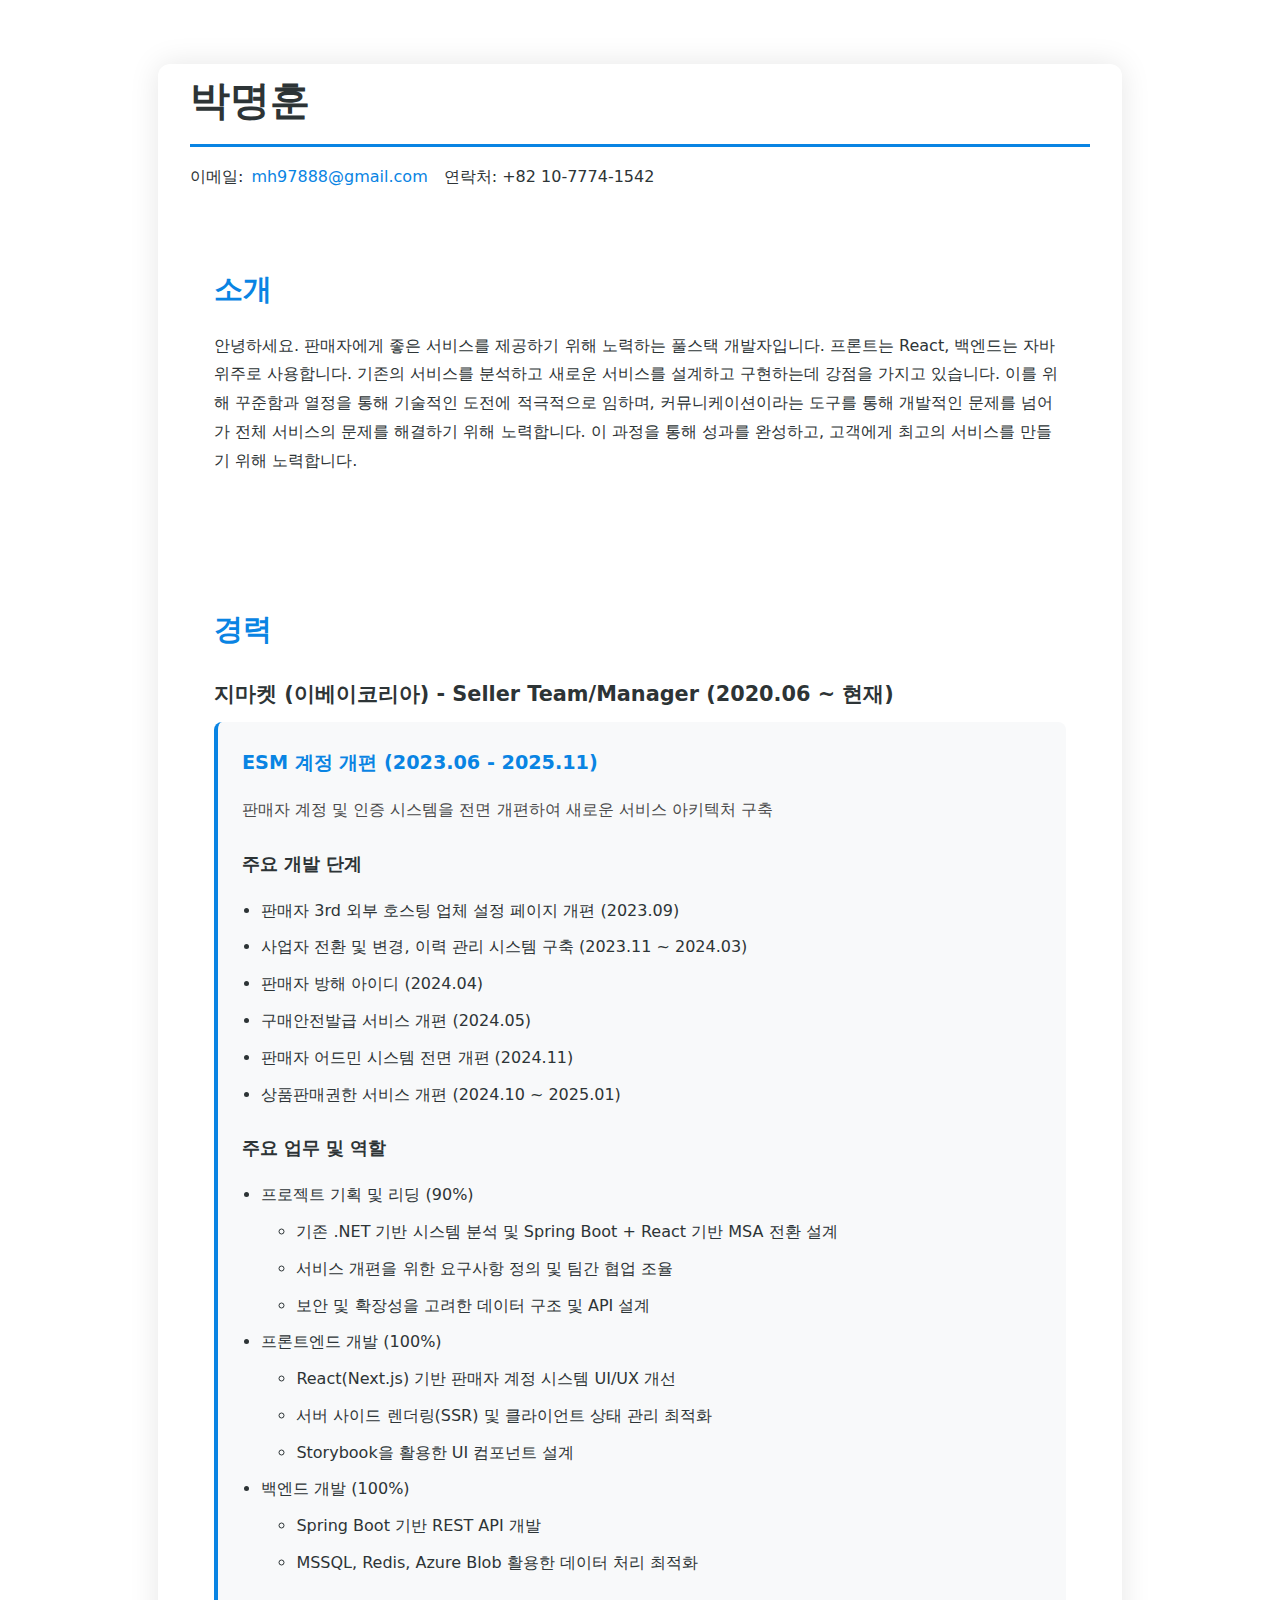
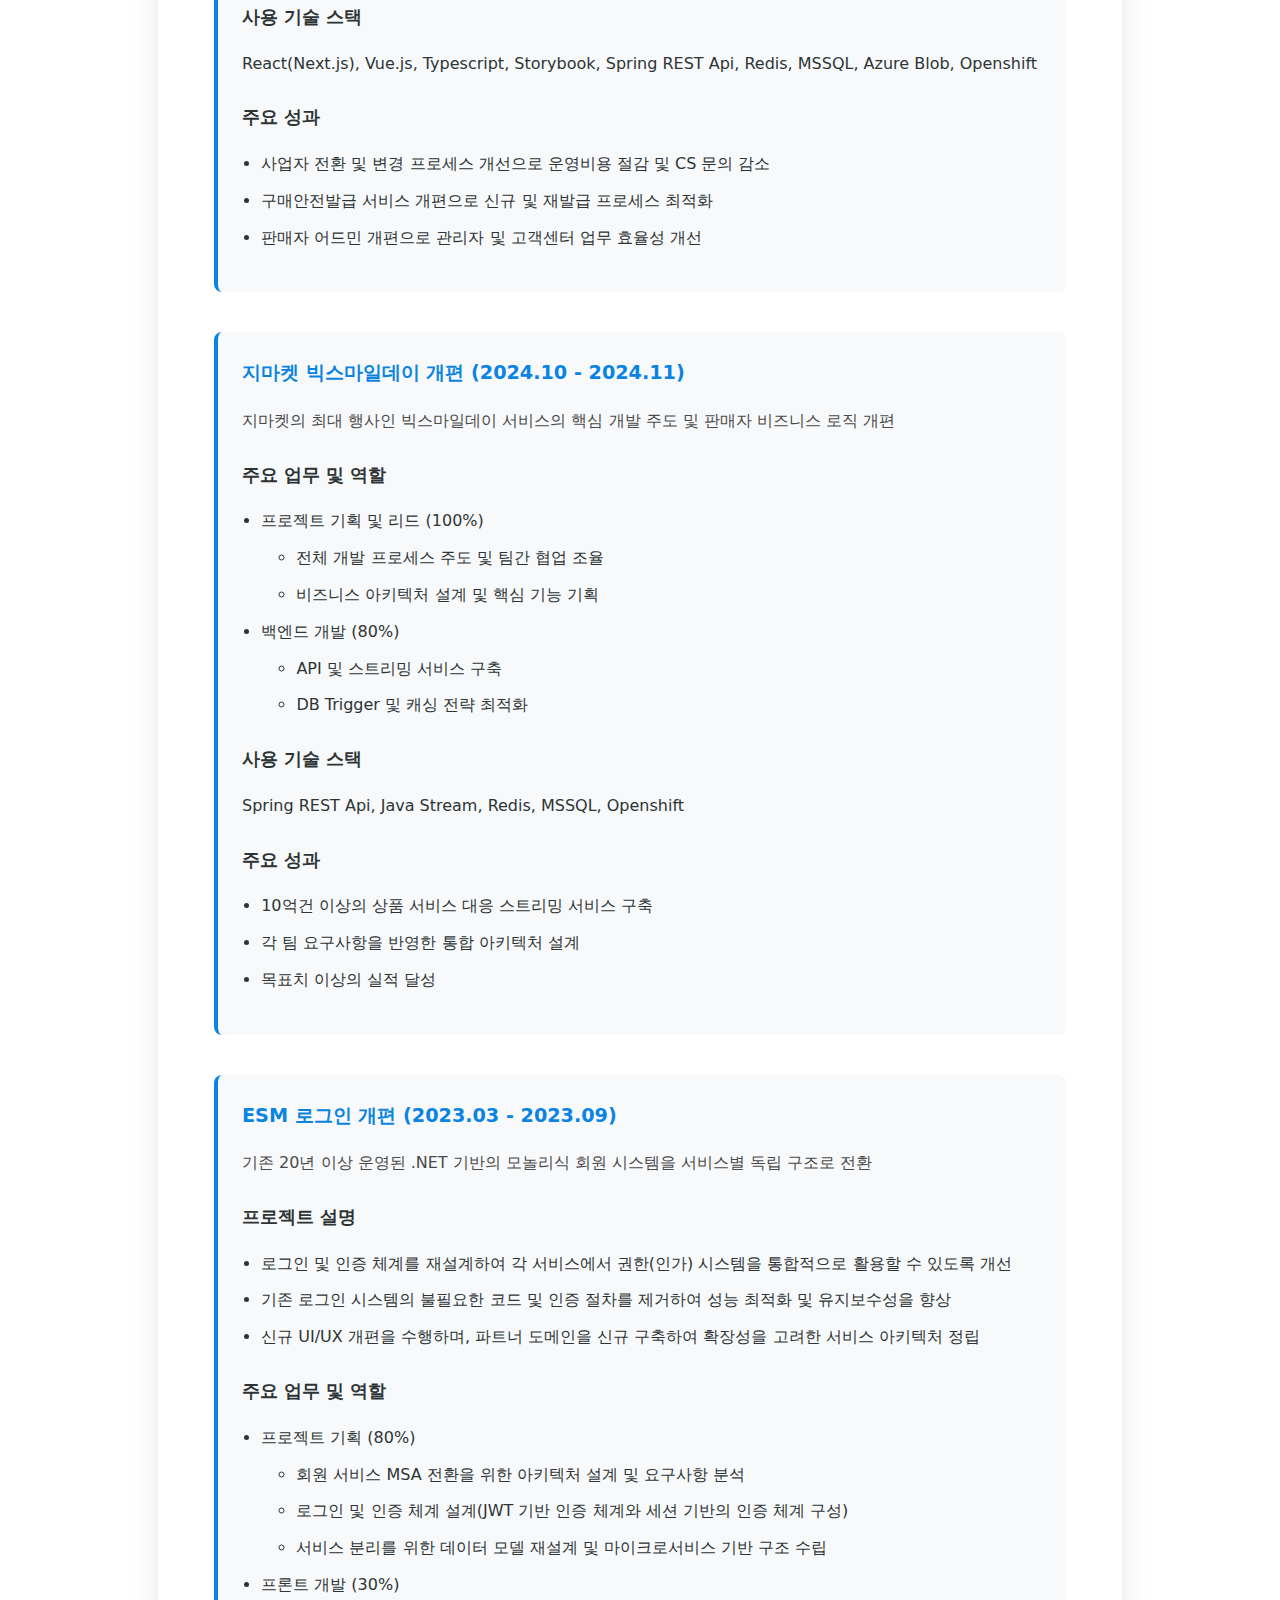
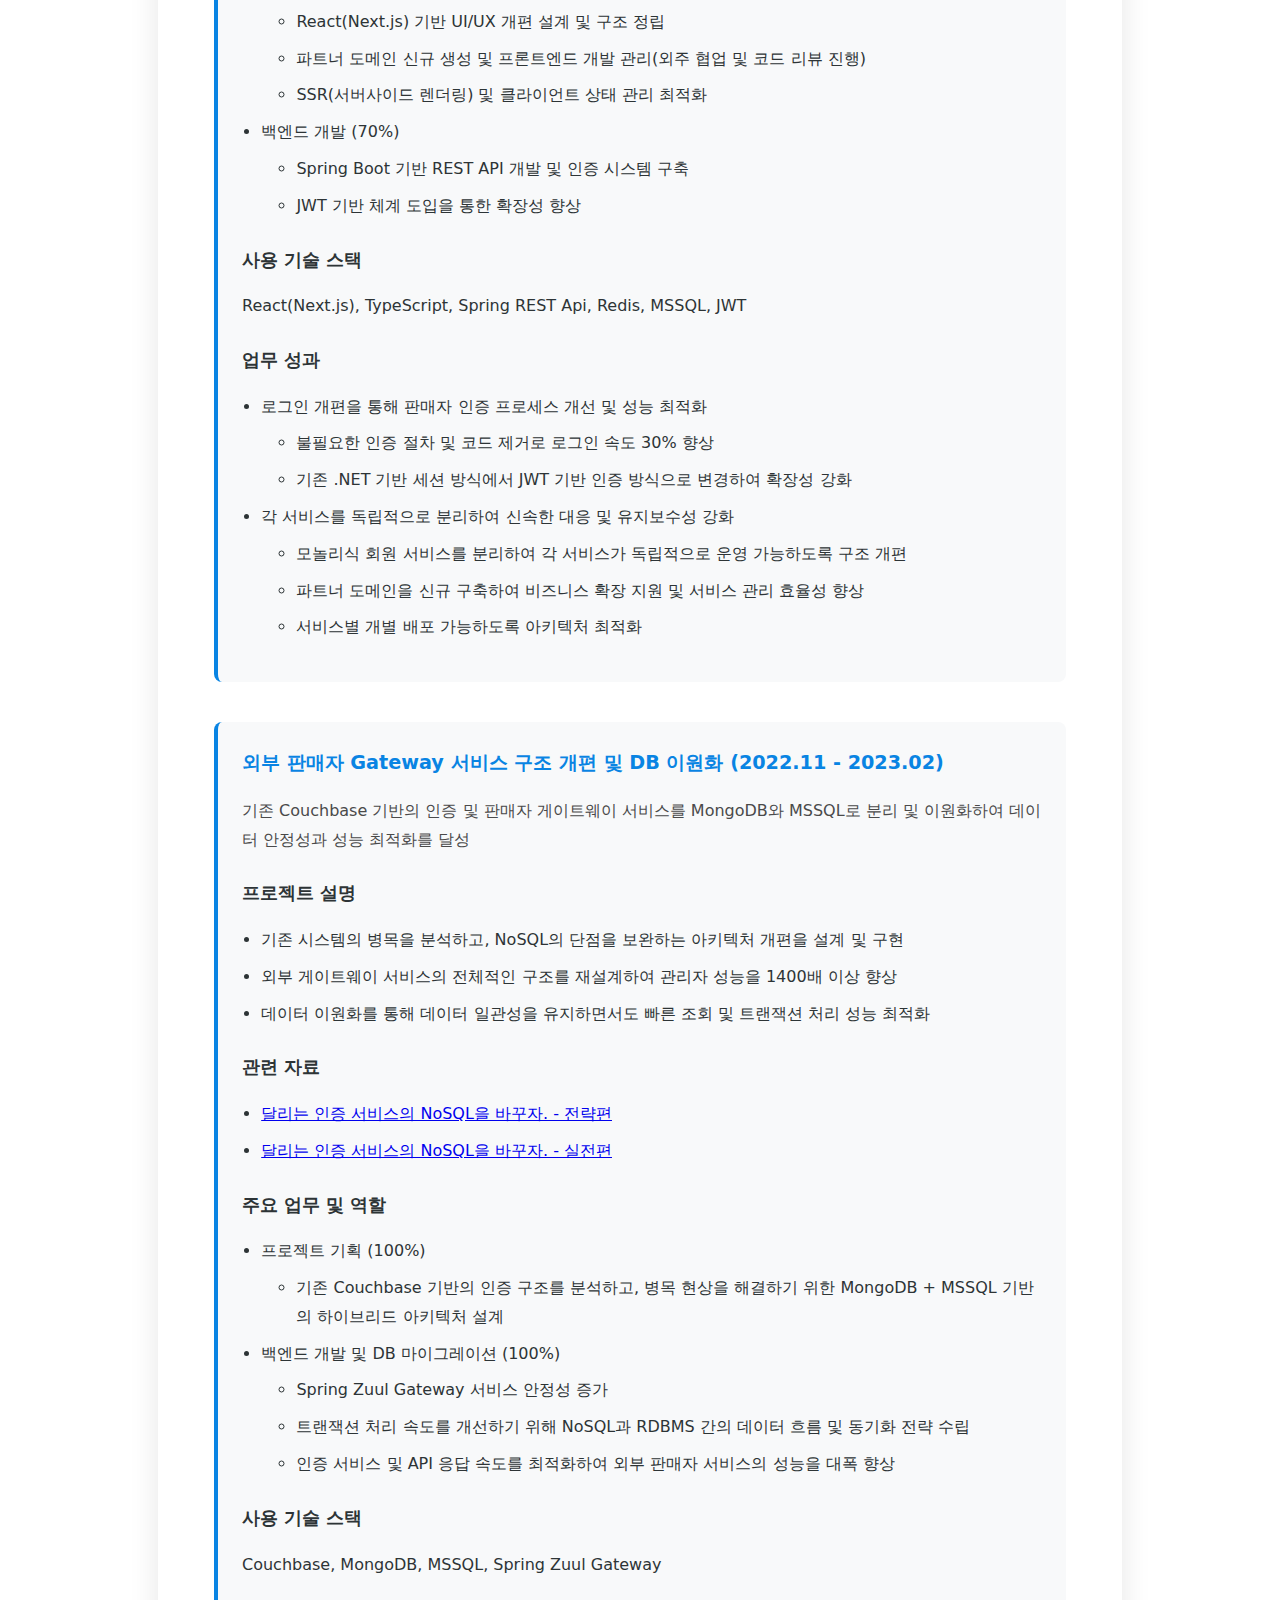
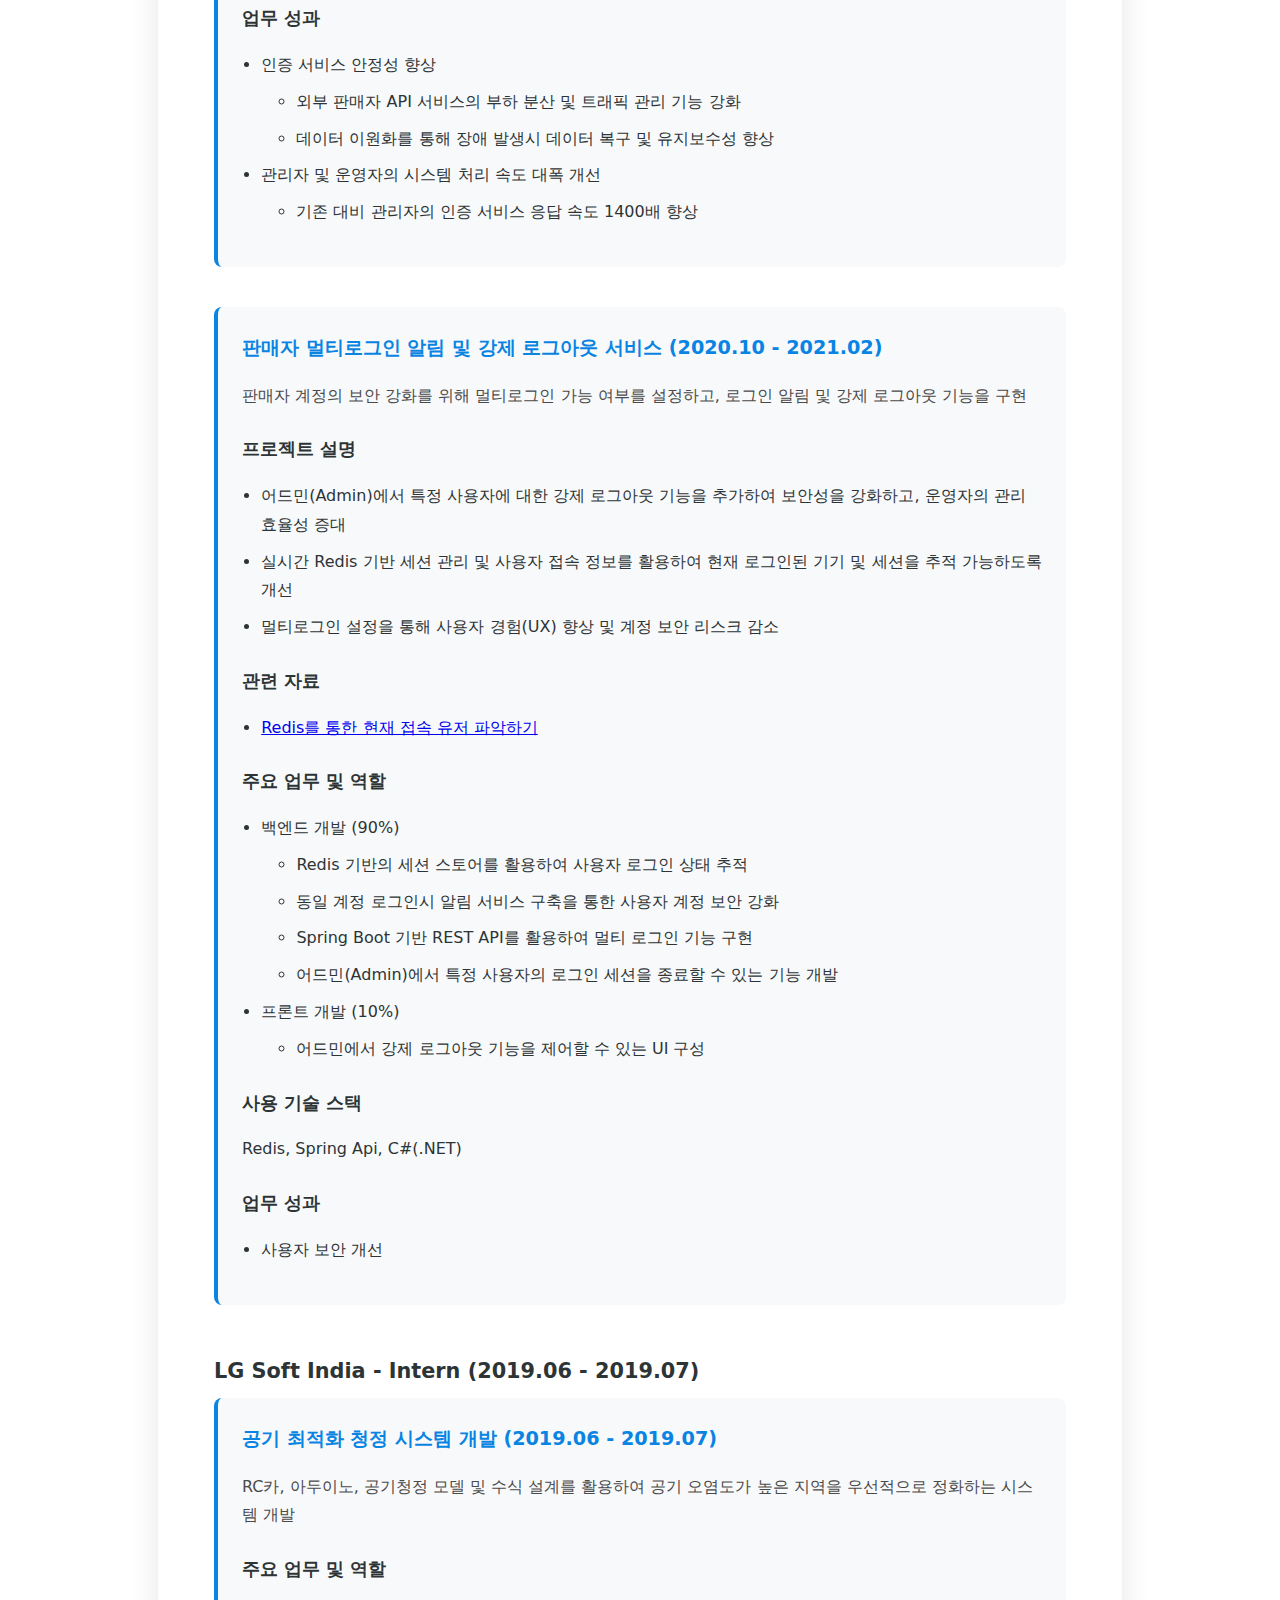
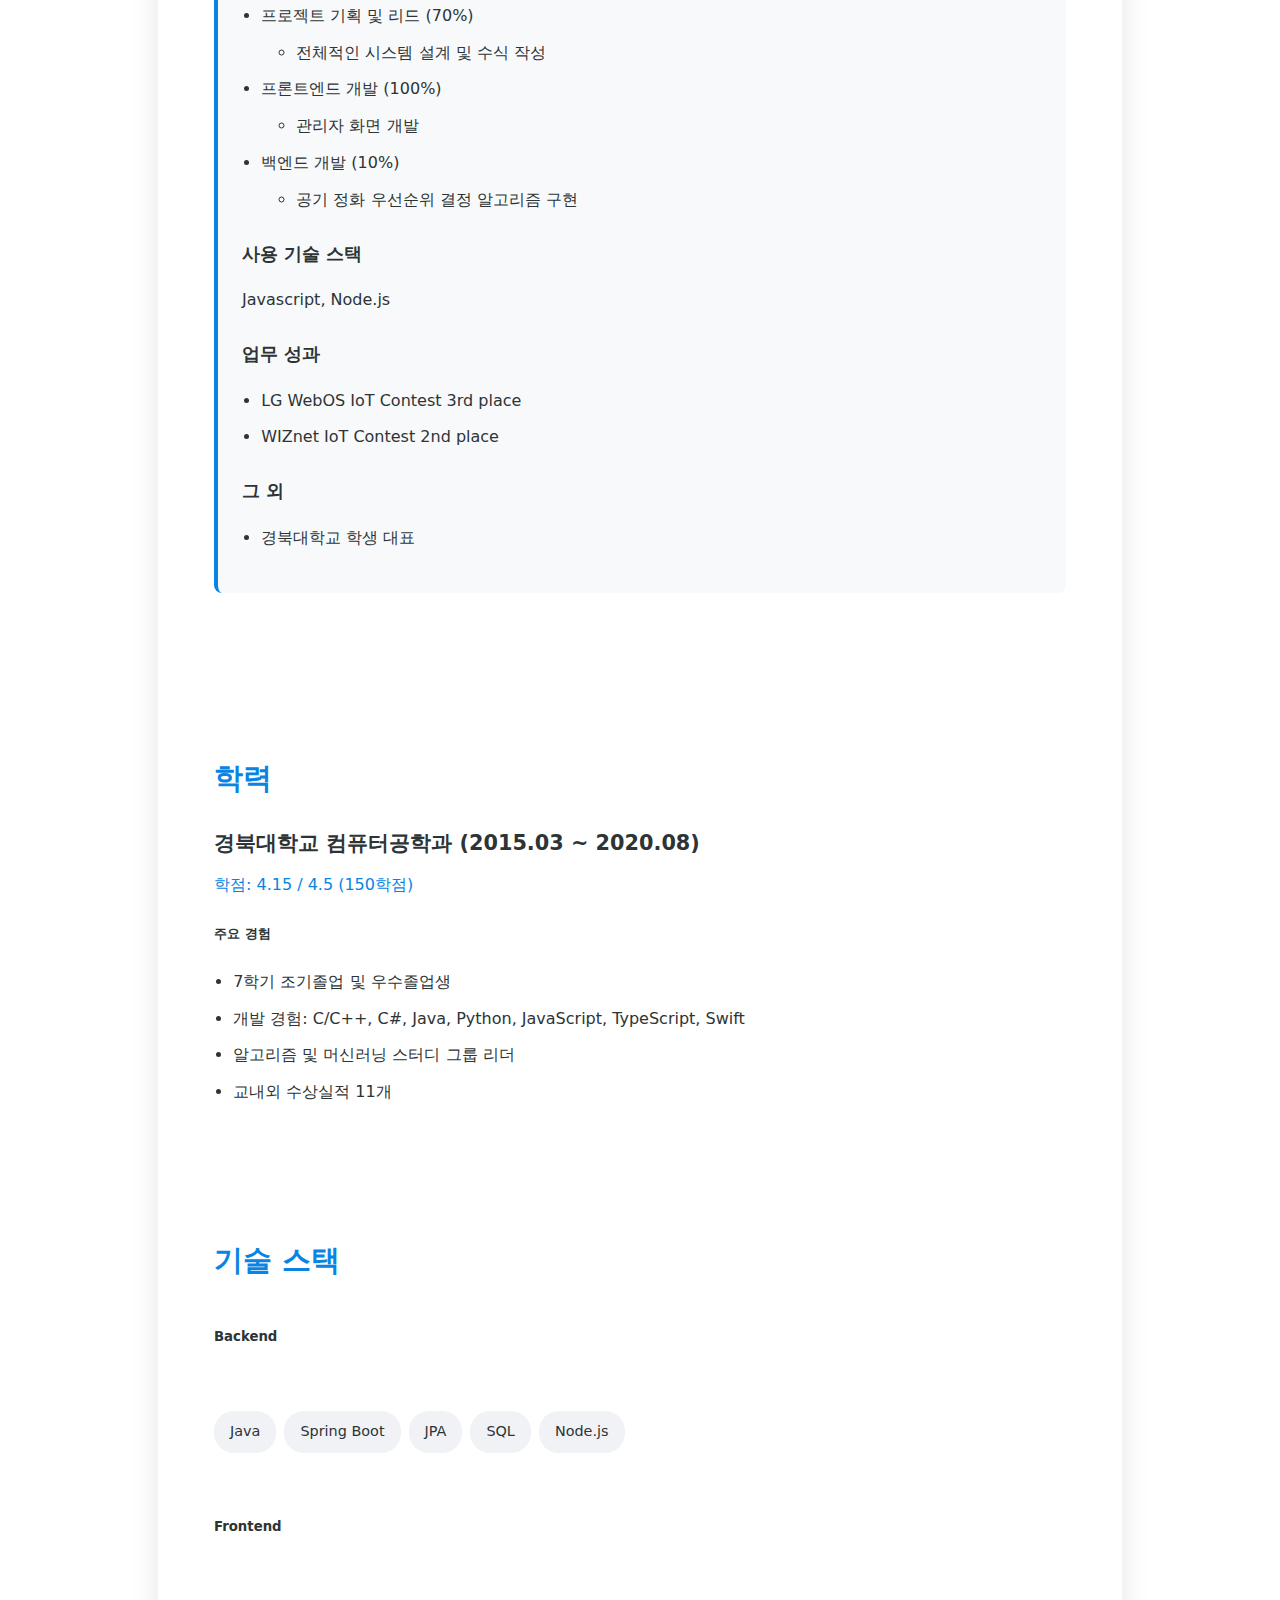
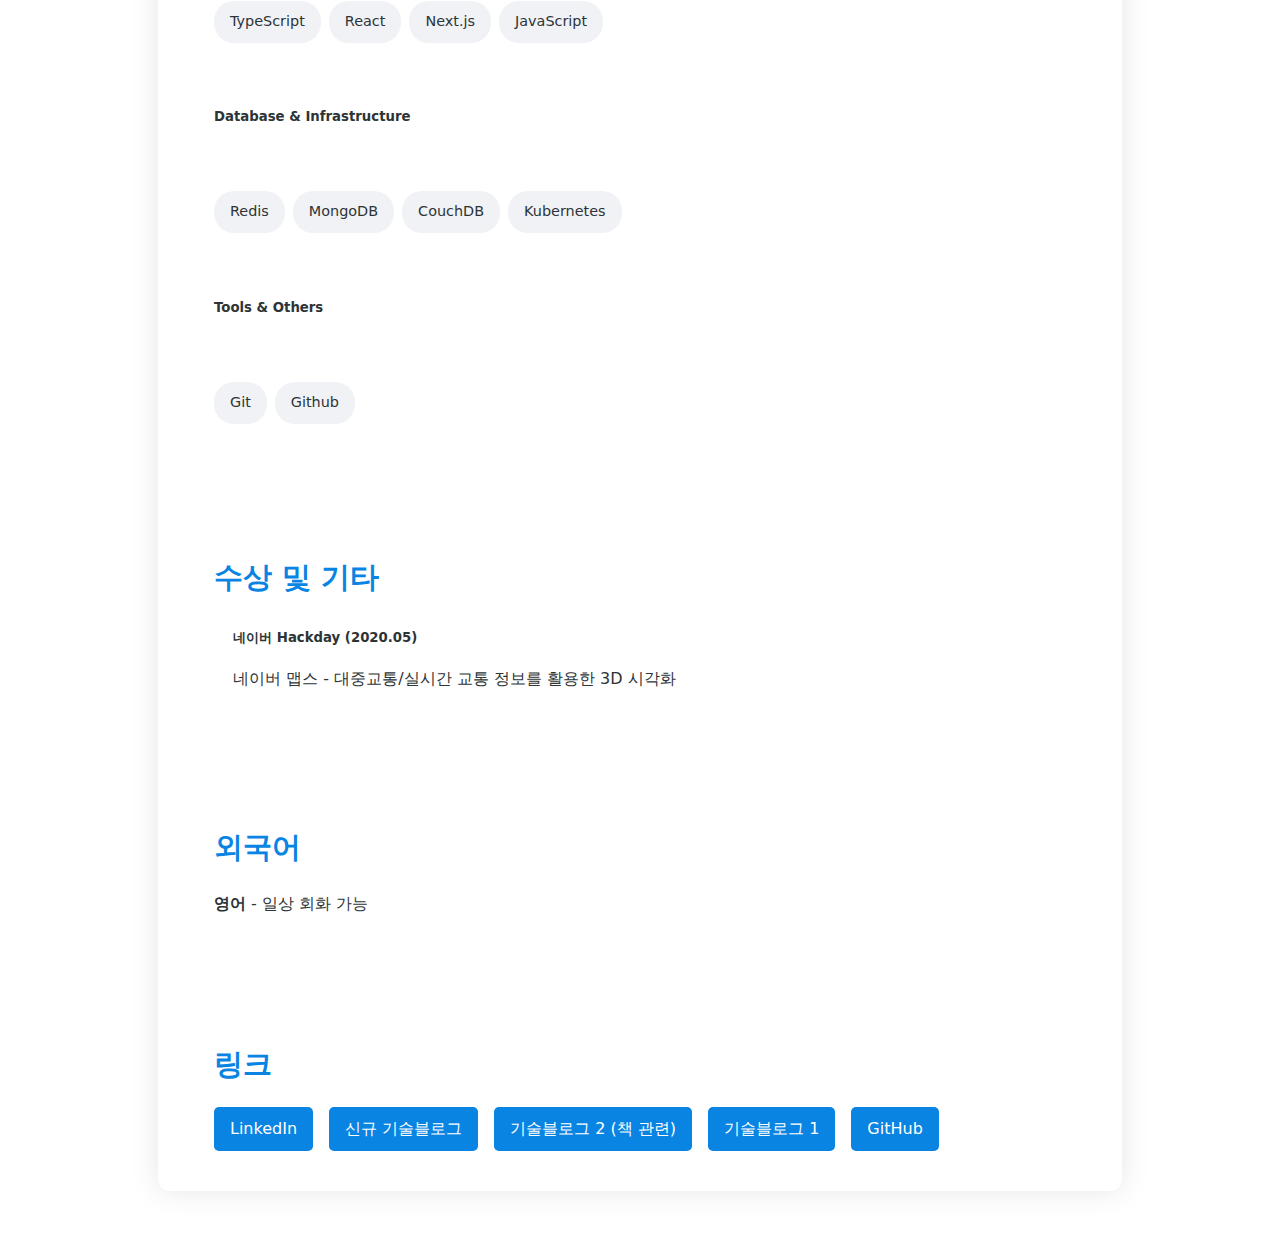
==== index.html @ d5d48e73 "change portfolio" ====
<!DOCTYPE html>
<html lang="ko">
<head>
    <meta charset="UTF-8">
    <meta name="viewport" content="width=device-width, initial-scale=1.0">
    <title>박명훈 이력서</title>
    <link rel="stylesheet" href="styles.css">
</head>
<body>
    <div class="container">
        <h1>박명훈</h1>
        <ul class="contact">
            <li>이메일: <a href="mailto:mh97888@gmail.com">mh97888@gmail.com</a></li>
            <li>연락처: +82 10-7774-1542</li>
        </ul>
        
        <div class="section">
            <h2>소개</h2>
            <p>안녕하세요. 판매자에게 좋은 서비스를 제공하기 위해 노력하는 풀스택 개발자입니다. 프론트는 React, 백엔드는 자바 위주로 사용합니다.
            기존의 서비스를 분석하고 새로운 서비스를 설계하고 구현하는데 강점을 가지고 있습니다. 이를 위해 꾸준함과 열정을 통해 기술적인 도전에 적극적으로 임하며, 
            커뮤니케이션이라는 도구를 통해 개발적인 문제를 넘어가 전체 서비스의 문제를 해결하기 위해 노력합니다. 이 과정을 통해 성과를 완성하고, 고객에게 최고의 서비스를 만들기 위해 노력합니다.</p>
        </div>
        
        <div class="section">
            <h2>경력</h2>
            
            <div class="company">
                <h3>지마켓 (이베이코리아) - Seller Team/Manager (2020.06 ~ 현재)</h3>
                
                <div class="project">
                    <h4>ESM 계정 개편 (2023.06 - 2025.11)</h4>
                    <p class="project-description">판매자 계정 및 인증 시스템을 전면 개편하여 새로운 서비스 아키텍처 구축</p>
                    <div class="project-details">
                        <h5>주요 개발 단계</h5>
                        <ul>
                            <li>판매자 3rd 외부 호스팅 업체 설정 페이지 개편 (2023.09)</li>
                            <li>사업자 전환 및 변경, 이력 관리 시스템 구축 (2023.11 ~ 2024.03)</li>
                            <li>판매자 방해 아이디 (2024.04)</li>
                            <li>구매안전발급 서비스 개편 (2024.05)</li>
                            <li>판매자 어드민 시스템 전면 개편 (2024.11)</li>
                            <li>상품판매권한 서비스 개편 (2024.10 ~ 2025.01)</li>
                        </ul>

                        <h5>주요 업무 및 역할</h5>
                        <ul>
                            <li>프로젝트 기획 및 리딩 (90%)
                                <ul>
                                    <li>기존 .NET 기반 시스템 분석 및 Spring Boot + React 기반 MSA 전환 설계</li>
                                    <li>서비스 개편을 위한 요구사항 정의 및 팀간 협업 조율</li>
                                    <li>보안 및 확장성을 고려한 데이터 구조 및 API 설계</li>
                                </ul>
                            </li>
                            <li>프론트엔드 개발 (100%)
                                <ul>
                                    <li>React(Next.js) 기반 판매자 계정 시스템 UI/UX 개선</li>
                                    <li>서버 사이드 렌더링(SSR) 및 클라이언트 상태 관리 최적화</li>
                                    <li>Storybook을 활용한 UI 컴포넌트 설계</li>
                                </ul>
                            </li>
                            <li>백엔드 개발 (100%)
                                <ul>
                                    <li>Spring Boot 기반 REST API 개발</li>
                                    <li>MSSQL, Redis, Azure Blob 활용한 데이터 처리 최적화</li>
                                </ul>
                            </li>
                        </ul>

                        <h5>사용 기술 스택</h5>
                        <p>React(Next.js), Vue.js, Typescript, Storybook, Spring REST Api, Redis, MSSQL, Azure Blob, Openshift</p>

                        <h5>주요 성과</h5>
                        <ul>
                            <li>사업자 전환 및 변경 프로세스 개선으로 운영비용 절감 및 CS 문의 감소</li>
                            <li>구매안전발급 서비스 개편으로 신규 및 재발급 프로세스 최적화</li>
                            <li>판매자 어드민 개편으로 관리자 및 고객센터 업무 효율성 개선</li>
                        </ul>
                    </div>
                </div>

                <div class="project">
                    <h4>지마켓 빅스마일데이 개편 (2024.10 - 2024.11)</h4>
                    <p class="project-description">지마켓의 최대 행사인 빅스마일데이 서비스의 핵심 개발 주도 및 판매자 비즈니스 로직 개편</p>
                    <div class="project-details">
                        <h5>주요 업무 및 역할</h5>
                        <ul>
                            <li>프로젝트 기획 및 리드 (100%)
                                <ul>
                                    <li>전체 개발 프로세스 주도 및 팀간 협업 조율</li>
                                    <li>비즈니스 아키텍처 설계 및 핵심 기능 기획</li>
                                </ul>
                            </li>
                            <li>백엔드 개발 (80%)
                                <ul>
                                    <li>API 및 스트리밍 서비스 구축</li>
                                    <li>DB Trigger 및 캐싱 전략 최적화</li>
                                </ul>
                            </li>
                        </ul>

                        <h5>사용 기술 스택</h5>
                        <p>Spring REST Api, Java Stream, Redis, MSSQL, Openshift</p>

                        <h5>주요 성과</h5>
                        <ul>
                            <li>10억건 이상의 상품 서비스 대응 스트리밍 서비스 구축</li>
                            <li>각 팀 요구사항을 반영한 통합 아키텍처 설계</li>
                            <li>목표치 이상의 실적 달성</li>
                        </ul>
                    </div>
                </div>

                <div class="project">
                    <h4>ESM 로그인 개편 (2023.03 - 2023.09)</h4>
                    <p class="project-description">기존 20년 이상 운영된 .NET 기반의 모놀리식 회원 시스템을 서비스별 독립 구조로 전환</p>
                    <div class="project-details">
                        <h5>프로젝트 설명</h5>
                        <ul>
                            <li>로그인 및 인증 체계를 재설계하여 각 서비스에서 권한(인가) 시스템을 통합적으로 활용할 수 있도록 개선</li>
                            <li>기존 로그인 시스템의 불필요한 코드 및 인증 절차를 제거하여 성능 최적화 및 유지보수성을 향상</li>
                            <li>신규 UI/UX 개편을 수행하며, 파트너 도메인을 신규 구축하여 확장성을 고려한 서비스 아키텍처 정립</li>
                        </ul>

                        <h5>주요 업무 및 역할</h5>
                        <ul>
                            <li>프로젝트 기획 (80%)
                                <ul>
                                    <li>회원 서비스 MSA 전환을 위한 아키텍처 설계 및 요구사항 분석</li>
                                    <li>로그인 및 인증 체계 설계(JWT 기반 인증 체계와 세션 기반의 인증 체계 구성)</li>
                                    <li>서비스 분리를 위한 데이터 모델 재설계 및 마이크로서비스 기반 구조 수립</li>
                                </ul>
                            </li>
                            <li>프론트 개발 (30%)
                                <ul>
                                    <li>React(Next.js) 기반 UI/UX 개편 설계 및 구조 정립</li>
                                    <li>파트너 도메인 신규 생성 및 프론트엔드 개발 관리(외주 협업 및 코드 리뷰 진행)</li>
                                    <li>SSR(서버사이드 렌더링) 및 클라이언트 상태 관리 최적화</li>
                                </ul>
                            </li>
                            <li>백엔드 개발 (70%)
                                <ul>
                                    <li>Spring Boot 기반 REST API 개발 및 인증 시스템 구축</li>
                                    <li>JWT 기반 체계 도입을 통한 확장성 향상</li>
                                </ul>
                            </li>
                        </ul>

                        <h5>사용 기술 스택</h5>
                        <p>React(Next.js), TypeScript, Spring REST Api, Redis, MSSQL, JWT</p>

                        <h5>업무 성과</h5>
                        <ul>
                            <li>로그인 개편을 통해 판매자 인증 프로세스 개선 및 성능 최적화
                                <ul>
                                    <li>불필요한 인증 절차 및 코드 제거로 로그인 속도 30% 향상</li>
                                    <li>기존 .NET 기반 세션 방식에서 JWT 기반 인증 방식으로 변경하여 확장성 강화</li>
                                </ul>
                            </li>
                            <li>각 서비스를 독립적으로 분리하여 신속한 대응 및 유지보수성 강화
                                <ul>
                                    <li>모놀리식 회원 서비스를 분리하여 각 서비스가 독립적으로 운영 가능하도록 구조 개편</li>
                                    <li>파트너 도메인을 신규 구축하여 비즈니스 확장 지원 및 서비스 관리 효율성 향상</li>
                                    <li>서비스별 개별 배포 가능하도록 아키텍처 최적화</li>
                                </ul>
                            </li>
                        </ul>
                    </div>
                </div>

                <div class="project">
                    <h4>외부 판매자 Gateway 서비스 구조 개편 및 DB 이원화 (2022.11 - 2023.02)</h4>
                    <p class="project-description">기존 Couchbase 기반의 인증 및 판매자 게이트웨이 서비스를 MongoDB와 MSSQL로 분리 및 이원화하여 데이터 안정성과 성능 최적화를 달성</p>
                    <div class="project-details">
                        <h5>프로젝트 설명</h5>
                        <ul>
                            <li>기존 시스템의 병목을 분석하고, NoSQL의 단점을 보완하는 아키텍처 개편을 설계 및 구현</li>
                            <li>외부 게이트웨이 서비스의 전체적인 구조를 재설계하여 관리자 성능을 1400배 이상 향상</li>
                            <li>데이터 이원화를 통해 데이터 일관성을 유지하면서도 빠른 조회 및 트랜잭션 처리 성능 최적화</li>
                        </ul>

                        <h5>관련 자료</h5>
                        <ul>
                            <li><a href="https://dev.gmarket.com/77">달리는 인증 서비스의 NoSQL을 바꾸자. - 전략편</a></li>
                            <li><a href="https://dev.gmarket.com/78">달리는 인증 서비스의 NoSQL을 바꾸자. - 실전편</a></li>
                        </ul>

                        <h5>주요 업무 및 역할</h5>
                        <ul>
                            <li>프로젝트 기획 (100%)
                                <ul>
                                    <li>기존 Couchbase 기반의 인증 구조를 분석하고, 병목 현상을 해결하기 위한 MongoDB + MSSQL 기반의 하이브리드 아키텍처 설계</li>
                                </ul>
                            </li>
                            <li>백엔드 개발 및 DB 마이그레이션 (100%)
                                <ul>
                                    <li>Spring Zuul Gateway 서비스 안정성 증가</li>
                                    <li>트랜잭션 처리 속도를 개선하기 위해 NoSQL과 RDBMS 간의 데이터 흐름 및 동기화 전략 수립</li>
                                    <li>인증 서비스 및 API 응답 속도를 최적화하여 외부 판매자 서비스의 성능을 대폭 향상</li>
                                </ul>
                            </li>
                        </ul>

                        <h5>사용 기술 스택</h5>
                        <p>Couchbase, MongoDB, MSSQL, Spring Zuul Gateway</p>

                        <h5>업무 성과</h5>
                        <ul>
                            <li>인증 서비스 안정성 향상
                                <ul>
                                    <li>외부 판매자 API 서비스의 부하 분산 및 트래픽 관리 기능 강화</li>
                                    <li>데이터 이원화를 통해 장애 발생시 데이터 복구 및 유지보수성 향상</li>
                                </ul>
                            </li>
                            <li>관리자 및 운영자의 시스템 처리 속도 대폭 개선
                                <ul>
                                    <li>기존 대비 관리자의 인증 서비스 응답 속도 1400배 향상</li>
                                </ul>
                            </li>
                        </ul>
                    </div>
                </div>

                <div class="project">
                    <h4>판매자 멀티로그인 알림 및 강제 로그아웃 서비스 (2020.10 - 2021.02)</h4>
                    <p class="project-description">판매자 계정의 보안 강화를 위해 멀티로그인 가능 여부를 설정하고, 로그인 알림 및 강제 로그아웃 기능을 구현</p>
                    <div class="project-details">
                        <h5>프로젝트 설명</h5>
                        <ul>
                            <li>어드민(Admin)에서 특정 사용자에 대한 강제 로그아웃 기능을 추가하여 보안성을 강화하고, 운영자의 관리 효율성 증대</li>
                            <li>실시간 Redis 기반 세션 관리 및 사용자 접속 정보를 활용하여 현재 로그인된 기기 및 세션을 추적 가능하도록 개선</li>
                            <li>멀티로그인 설정을 통해 사용자 경험(UX) 향상 및 계정 보안 리스크 감소</li>
                        </ul>

                        <h5>관련 자료</h5>
                        <ul>
                            <li><a href="https://dev.gmarket.com/17">Redis를 통한 현재 접속 유저 파악하기</a></li>
                        </ul>

                        <h5>주요 업무 및 역할</h5>
                        <ul>
                            <li>백엔드 개발 (90%)
                                <ul>
                                    <li>Redis 기반의 세션 스토어를 활용하여 사용자 로그인 상태 추적</li>
                                    <li>동일 계정 로그인시 알림 서비스 구축을 통한 사용자 계정 보안 강화</li>
                                    <li>Spring Boot 기반 REST API를 활용하여 멀티 로그인 기능 구현</li>
                                    <li>어드민(Admin)에서 특정 사용자의 로그인 세션을 종료할 수 있는 기능 개발</li>
                                </ul>
                            </li>
                            <li>프론트 개발 (10%)
                                <ul>
                                    <li>어드민에서 강제 로그아웃 기능을 제어할 수 있는 UI 구성</li>
                                </ul>
                            </li>
                        </ul>

                        <h5>사용 기술 스택</h5>
                        <p>Redis, Spring Api, C#(.NET)</p>

                        <h5>업무 성과</h5>
                        <ul>
                            <li>사용자 보안 개선</li>
                        </ul>
                    </div>
                </div>
            </div>

            <div class="company">
                <h3>LG Soft India - Intern (2019.06 - 2019.07)</h3>
                
                <div class="project">
                    <h4>공기 최적화 청정 시스템 개발 (2019.06 - 2019.07)</h4>
                    <p class="project-description">RC카, 아두이노, 공기청정 모델 및 수식 설계를 활용하여 공기 오염도가 높은 지역을 우선적으로 정화하는 시스템 개발</p>
                    <div class="project-details">
                        <h5>주요 업무 및 역할</h5>
                        <ul>
                            <li>프로젝트 기획 및 리드 (70%)
                                <ul>
                                    <li>전체적인 시스템 설계 및 수식 작성</li>
                                </ul>
                            </li>
                            <li>프론트엔드 개발 (100%)
                                <ul>
                                    <li>관리자 화면 개발</li>
                                </ul>
                            </li>
                            <li>백엔드 개발 (10%)
                                <ul>
                                    <li>공기 정화 우선순위 결정 알고리즘 구현</li>
                                </ul>
                            </li>
                        </ul>

                        <h5>사용 기술 스택</h5>
                        <p>Javascript, Node.js</p>

                        <h5>업무 성과</h5>
                        <ul>
                            <li>LG WebOS IoT Contest 3rd place</li>
                            <li>WIZnet IoT Contest 2nd place</li>
                        </ul>

                        <h5>그 외</h5>
                        <ul>
                            <li>경북대학교 학생 대표</li>
                        </ul>
                    </div>
                </div>
            </div>
        </div>
        
        <div class="section">
            <h2>학력</h2>
            <div class="education">
                <h3>경북대학교 컴퓨터공학과 (2015.03 ~ 2020.08)</h3>
                <p class="grade">학점: 4.15 / 4.5 (150학점)</p>
                
                <div class="education-details">
                    <h5>주요 경험</h5>
                    <ul>
                        <li>7학기 조기졸업 및 우수졸업생</li>
                        <li>개발 경험: C/C++, C#, Java, Python, JavaScript, TypeScript, Swift</li>
                        <li>알고리즘 및 머신러닝 스터디 그룹 리더</li>
                        <li>교내외 수상실적 11개</li>
                    </ul>
                </div>
            </div>
        </div>
        
        <div class="section">
            <h2>기술 스택</h2>
            <div class="skills-container">
                <h5>Backend</h5>
                <ul class="skills">
                    <li>Java</li>
                    <li>Spring Boot</li>
                    <li>JPA</li>
                    <li>SQL</li>
                    <li>Node.js</li>
                </ul>

                <h5>Frontend</h5>
                <ul class="skills">
                    <li>TypeScript</li>
                    <li>React</li>
                    <li>Next.js</li>
                    <li>JavaScript</li>
                </ul>

                <h5>Database & Infrastructure</h5>
                <ul class="skills">
                    <li>Redis</li>
                    <li>MongoDB</li>
                    <li>CouchDB</li>
                    <li>Kubernetes</li>
                </ul>

                <h5>Tools & Others</h5>
                <ul class="skills">
                    <li>Git</li>
                    <li>Github</li>
                </ul>
            </div>
        </div>
        
        <div class="section">
            <h2>수상 및 기타</h2>
            <div class="awards">
                <ul>
                    <li>
                        <h5>네이버 Hackday (2020.05)</h5>
                        <p>네이버 맵스 - 대중교통/실시간 교통 정보를 활용한 3D 시각화</p>
                    </li>
                </ul>
            </div>
        </div>
        
        <div class="section">
            <h2>외국어</h2>
            <div class="language">
                <p><strong>영어</strong> - 일상 회화 가능</p>
            </div>
        </div>
        
        <div class="section">
            <h2>링크</h2>
            <div class="links-container">
                <ul class="links">
                    <li><a href="https://www.linkedin.com/in/myeonghun-park-7693a1184/" target="_blank">LinkedIn</a></li>
                    <li><a href="https://hun-log.vercel.app/" target="_blank">신규 기술블로그</a></li>
                    <li><a href="https://azderica.github.io/til/docs/intro/" target="_blank">기술블로그 2 (책 관련)</a></li>
                    <li><a href="https://azderica.github.io/" target="_blank">기술블로그 1</a></li>
                    <li><a href="https://github.com/Azderica" target="_blank">GitHub</a></li>
                </ul>
            </div>
        </div>
    </div>
</body>
</html>
---- styles.css ----
/* Root Variables */
:root {
    --primary-color: #2d3436;
    --secondary-color: #0984e3;
    --background-color: #ffffff;
    --text-color: #2d3436;
    --section-spacing: 2rem;
}

/* Base Styles */
body {
    font-family: 'Pretendard', -apple-system, BlinkMacSystemFont, system-ui, Roboto, sans-serif;
    line-height: 1.8;
    margin: 0;
    padding: 0;
    color: var(--text-color);
    background-color: var(--background-color);
}

/* Layout */
.container {
    max-width: 900px;
    margin: 4rem auto;
    padding: 0 2rem;
    background: var(--background-color);
    box-shadow: 0 0 30px rgba(0, 0, 0, 0.1);
    border-radius: 12px;
}

/* Typography */
h1 {
    font-size: 2.5rem;
    margin-bottom: 1rem;
    color: var(--primary-color);
    border-bottom: 3px solid var(--secondary-color);
    padding-bottom: 0.5rem;
}

h2 {
    font-size: 1.8rem;
    color: var(--secondary-color);
    margin-top: 2rem;
    margin-bottom: 1rem;
}

h3 {
    font-size: 1.3rem;
    color: var(--primary-color);
    margin-bottom: 0.5rem;
}

/* Section Styles */
.section {
    margin-bottom: var(--section-spacing);
    padding: 1.5rem;
    border-radius: 8px;
    background: #fff;
    transition: transform 0.2s;
}

.section:hover {
    transform: translateY(-2px);
    box-shadow: 0 5px 15px rgba(0, 0, 0, 0.1);
}

/* Contact Section */
.contact {
    display: flex;
    flex-wrap: wrap;
    gap: 1rem;
    padding: 0;
    list-style: none;
}

.contact li {
    display: flex;
    align-items: center;
    gap: 0.5rem;
}

.contact a {
    color: var(--secondary-color);
    text-decoration: none;
    transition: color 0.2s;
}

.contact a:hover {
    color: #074e81;
}

/* Project Styles */
.company {
    margin-bottom: 3rem;
}

.project {
    margin-bottom: 2.5rem;
    padding: 1.5rem;
    background: #f8f9fa;
    border-radius: 8px;
    border-left: 4px solid var(--secondary-color);
}

.project h4 {
    color: var(--secondary-color);
    margin: 0 0 1rem 0;
    font-size: 1.2rem;
}

.project h5 {
    color: var(--primary-color);
    margin: 1.5rem 0 0.5rem 0;
    font-size: 1.1rem;
}

.project-description {
    font-weight: 500;
    color: #4a4a4a;
    margin-bottom: 1rem;
}

.project-details ul {
    margin-bottom: 1rem;
}

.project-details ul ul {
    margin: 0.5rem 0 0.5rem 1rem;
}

.project-details li {
    margin-bottom: 0.5rem;
}

/* Education Section */
.education-details {
    margin-top: 1rem;
}

.grade {
    color: var(--secondary-color);
    font-weight: 500;
    margin: 0.5rem 0;
}

/* Skills Section */
.skills-container {
    display: grid;
    gap: 1.5rem;
}

.skills {
    display: flex;
    flex-wrap: wrap;
    gap: 0.5rem;
    list-style: none;
    padding: 0;
}

.skills li {
    background: #f1f2f6;
    padding: 0.5rem 1rem;
    border-radius: 20px;
    font-size: 0.9rem;
}

/* Links Section */
.links-container {
    margin-top: 1rem;
}

.links {
    display: flex;
    flex-wrap: wrap;
    gap: 1rem;
    padding: 0;
    list-style: none;
}

.links a {
    display: inline-block;
    padding: 0.5rem 1rem;
    background: var(--secondary-color);
    color: white;
    text-decoration: none;
    border-radius: 5px;
    transition: background-color 0.2s;
}

.links a:hover {
    background: #074e81;
}

/* Awards Section */
.awards ul {
    list-style: none;
    padding: 0;
}

.awards li {
    margin-bottom: 1.5rem;
}

.awards h5 {
    margin-bottom: 0.5rem;
}

/* Language Section */
.language p {
    margin: 0.5rem 0;
}

/* List Styles */
ul:not(.contact):not(.skills):not(.links) {
    padding-left: 1.2rem;
}

ul:not(.contact):not(.skills):not(.links) li {
    margin-bottom: 0.5rem;
    position: relative;
}

/* Media Queries */
@media (max-width: 768px) {
    .container {
        margin: 1rem;
        padding: 1rem;
    }

    h1 {
        font-size: 2rem;
    }

    h2 {
        font-size: 1.5rem;
    }

    .section {
        padding: 1rem;
    }

    .skills-container {
        gap: 1rem;
    }
    
    .links {
        flex-direction: column;
    }
}
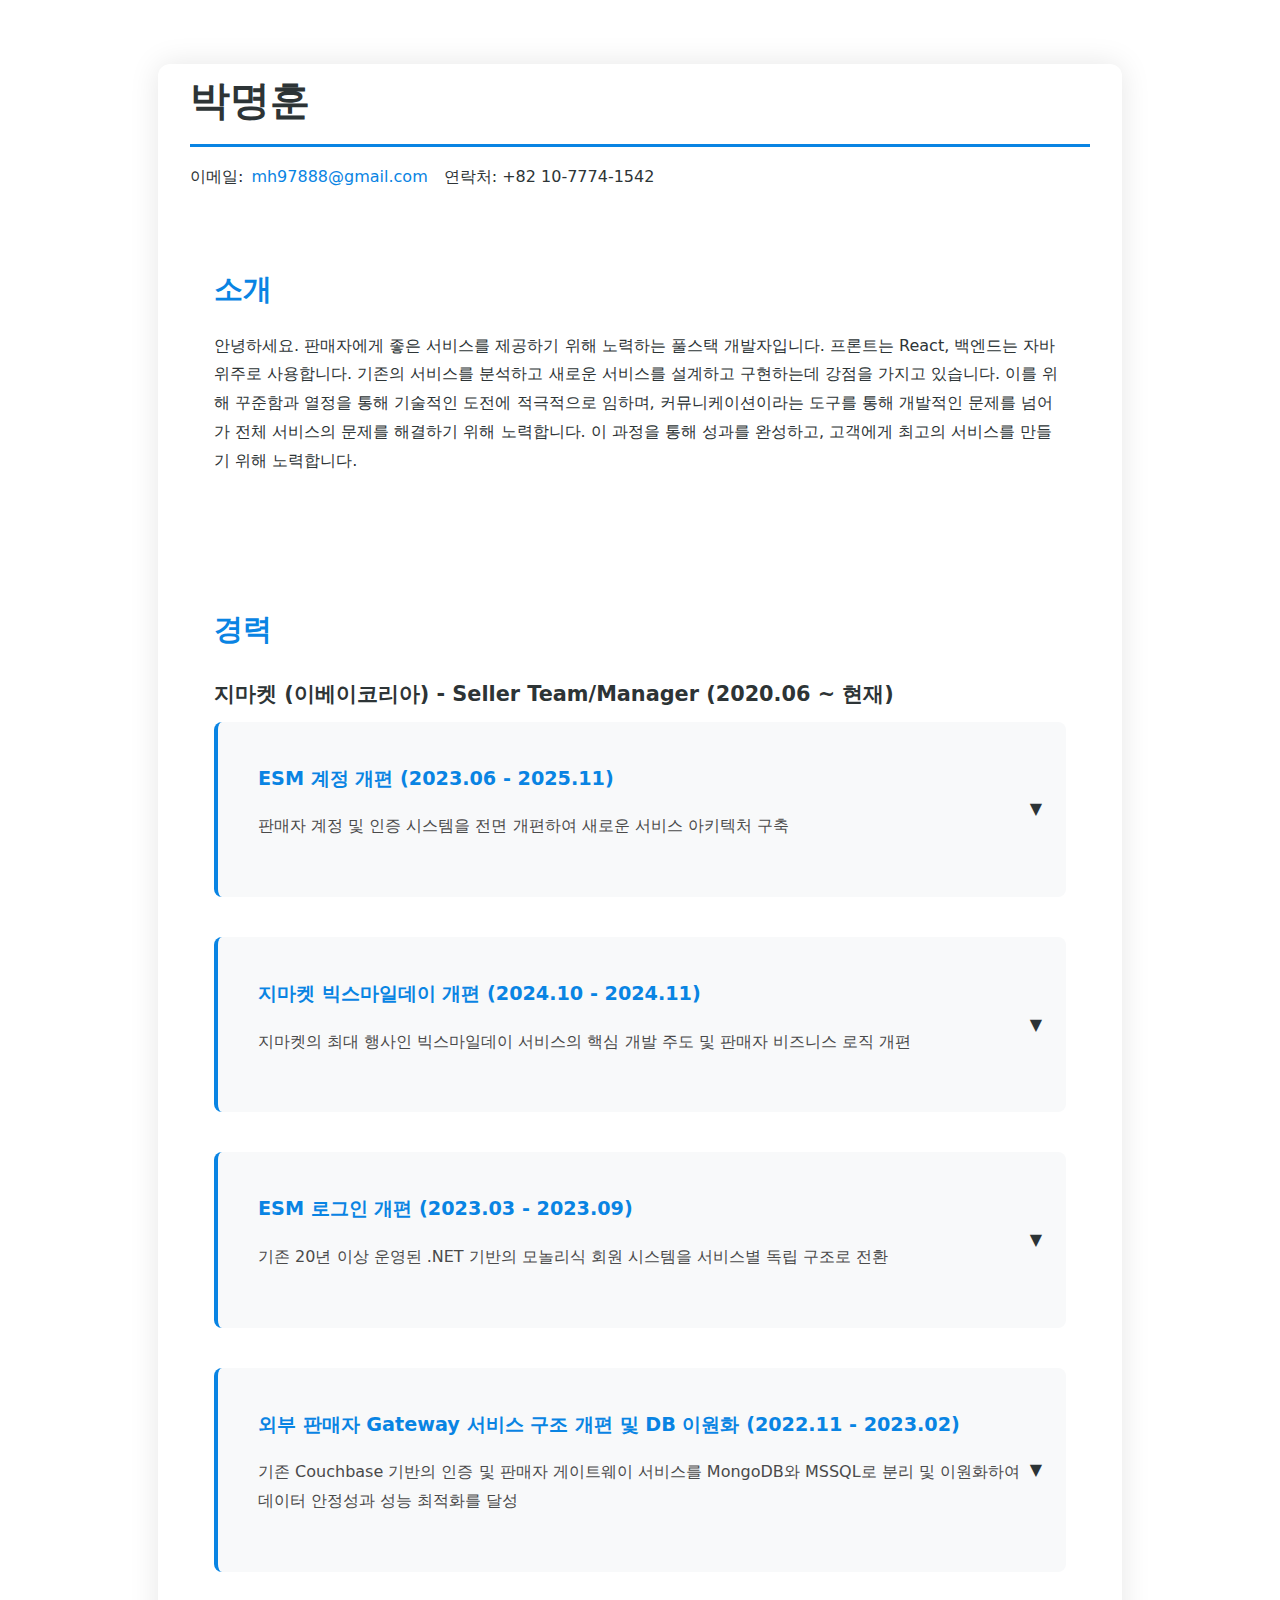
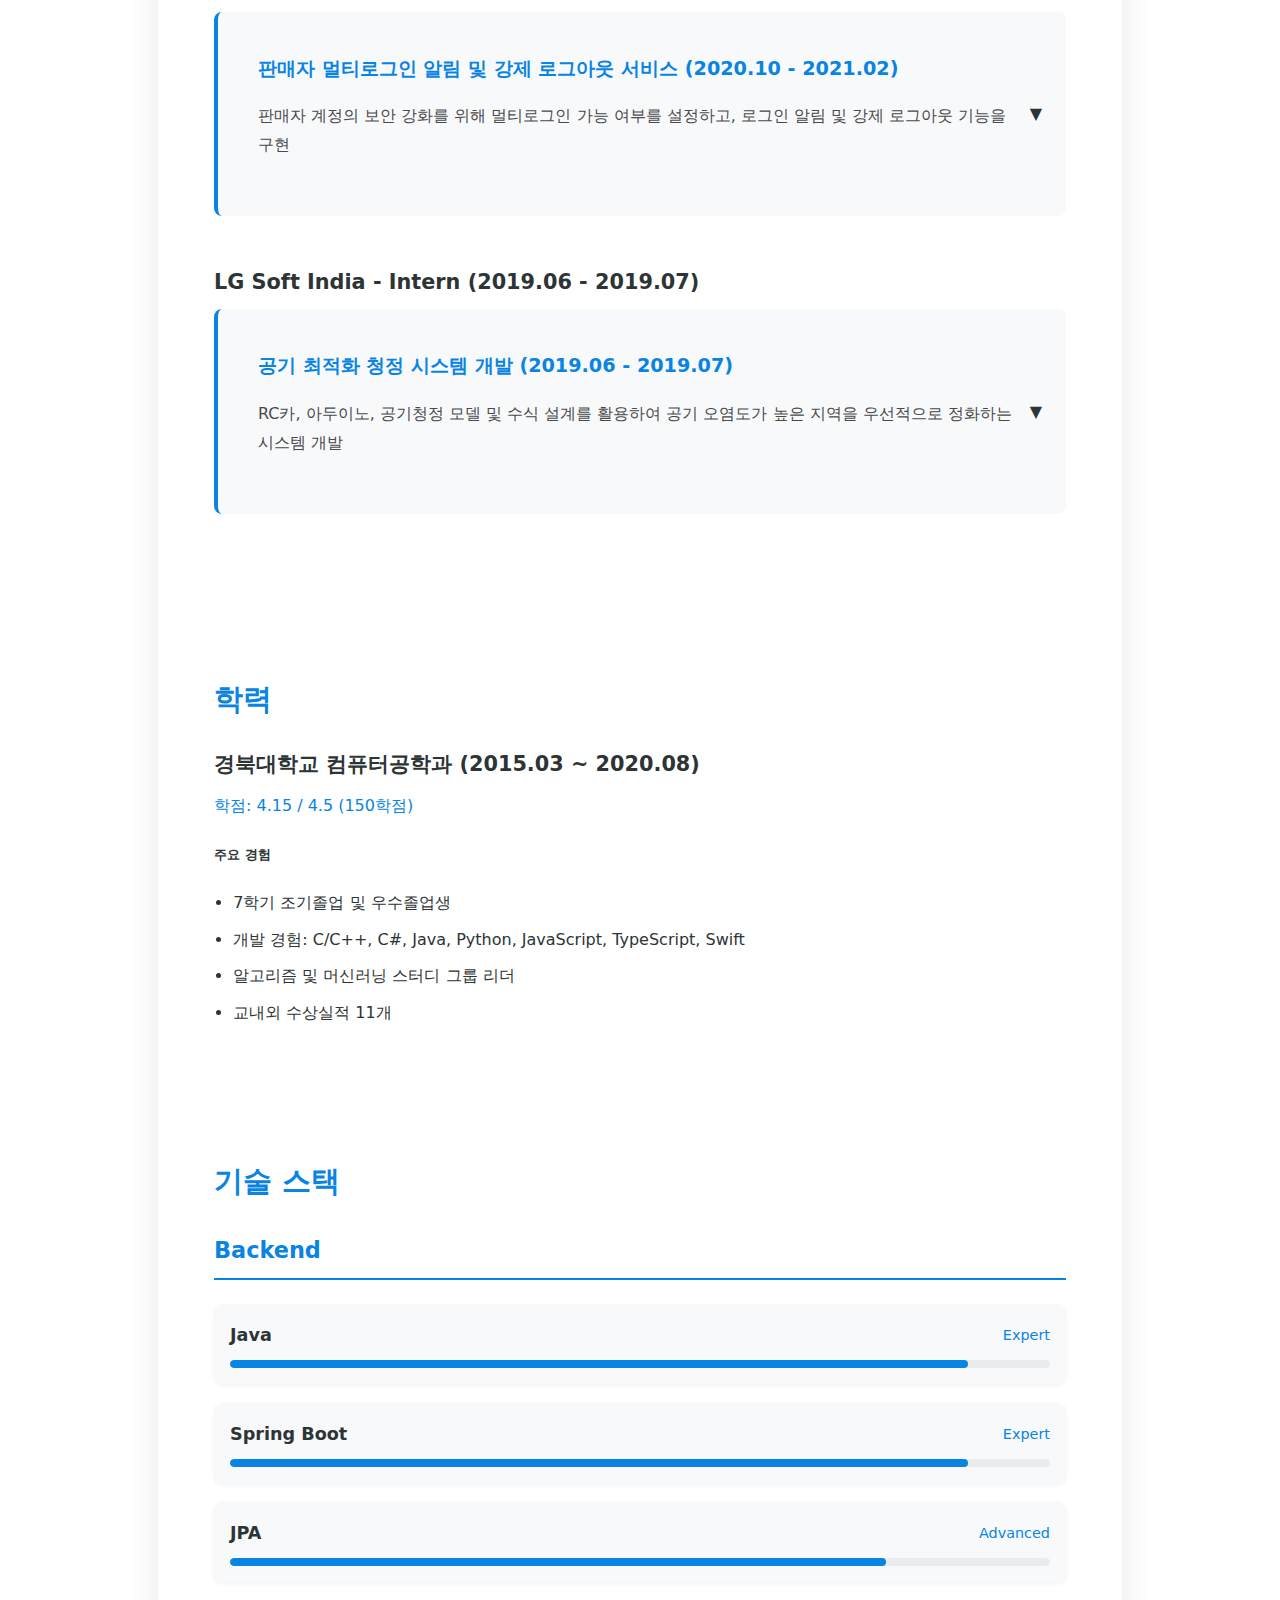
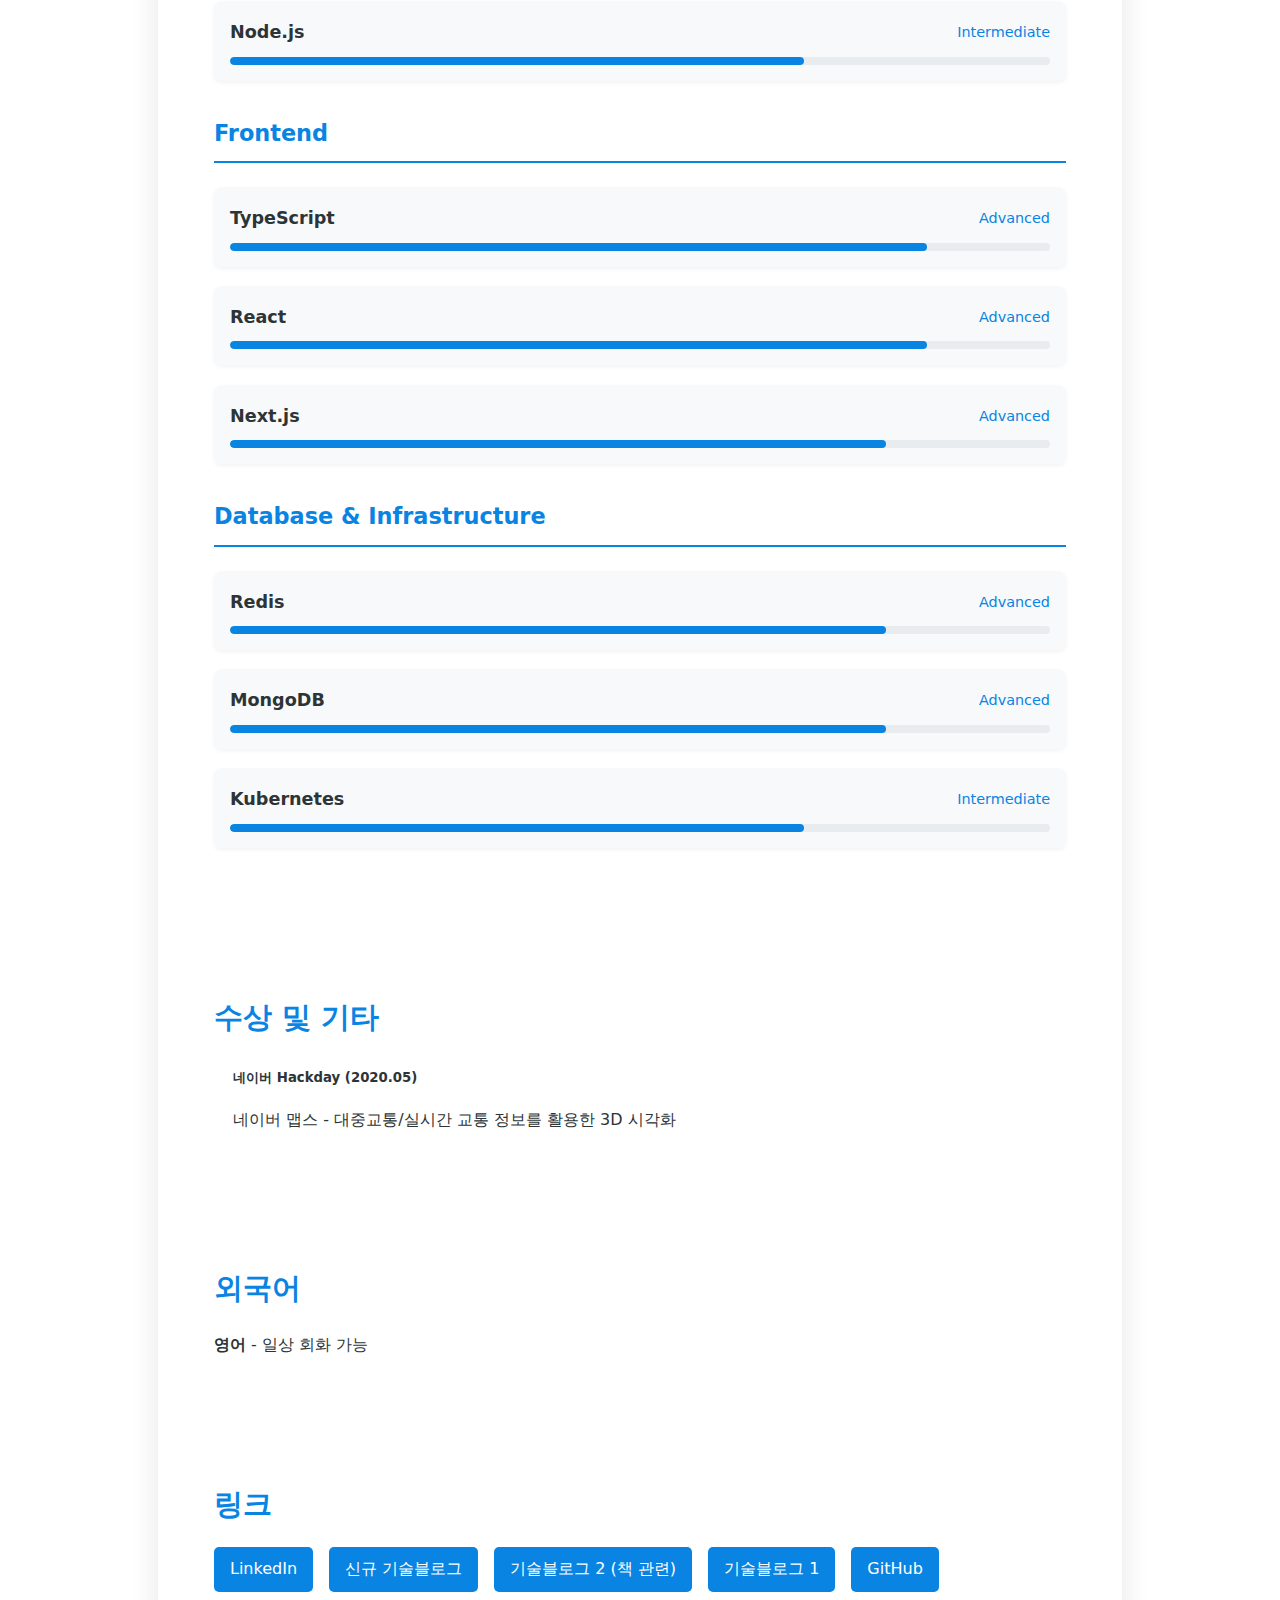
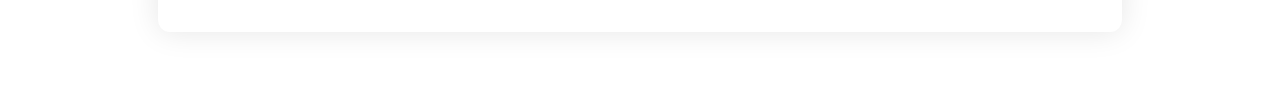
==== commit cba5bdf5: "초안 완성" ====
--- a/index.html
+++ b/index.html
@@ -5,6 +5,7 @@
     <meta name="viewport" content="width=device-width, initial-scale=1.0">
     <title>박명훈 이력서</title>
     <link rel="stylesheet" href="styles.css">
+    <script src="script.js"></script>
 </head>
 <body>
     <div class="container">
@@ -13,385 +14,15 @@
             <li>이메일: <a href="mailto:mh97888@gmail.com">mh97888@gmail.com</a></li>
             <li>연락처: +82 10-7774-1542</li>
         </ul>
+
+        <div id="introduction"></div>
+        <div id="experience"></div>
+        <div id="education"></div>
+        <div id="skills"></div>
+        <div id="awards"></div>
+        <div id="language"></div>
+        <div id="links"></div>
         
-        <div class="section">
-            <h2>소개</h2>
-            <p>안녕하세요. 판매자에게 좋은 서비스를 제공하기 위해 노력하는 풀스택 개발자입니다. 프론트는 React, 백엔드는 자바 위주로 사용합니다.
-            기존의 서비스를 분석하고 새로운 서비스를 설계하고 구현하는데 강점을 가지고 있습니다. 이를 위해 꾸준함과 열정을 통해 기술적인 도전에 적극적으로 임하며, 
-            커뮤니케이션이라는 도구를 통해 개발적인 문제를 넘어가 전체 서비스의 문제를 해결하기 위해 노력합니다. 이 과정을 통해 성과를 완성하고, 고객에게 최고의 서비스를 만들기 위해 노력합니다.</p>
-        </div>
-        
-        <div class="section">
-            <h2>경력</h2>
-            
-            <div class="company">
-                <h3>지마켓 (이베이코리아) - Seller Team/Manager (2020.06 ~ 현재)</h3>
-                
-                <div class="project">
-                    <h4>ESM 계정 개편 (2023.06 - 2025.11)</h4>
-                    <p class="project-description">판매자 계정 및 인증 시스템을 전면 개편하여 새로운 서비스 아키텍처 구축</p>
-                    <div class="project-details">
-                        <h5>주요 개발 단계</h5>
-                        <ul>
-                            <li>판매자 3rd 외부 호스팅 업체 설정 페이지 개편 (2023.09)</li>
-                            <li>사업자 전환 및 변경, 이력 관리 시스템 구축 (2023.11 ~ 2024.03)</li>
-                            <li>판매자 방해 아이디 (2024.04)</li>
-                            <li>구매안전발급 서비스 개편 (2024.05)</li>
-                            <li>판매자 어드민 시스템 전면 개편 (2024.11)</li>
-                            <li>상품판매권한 서비스 개편 (2024.10 ~ 2025.01)</li>
-                        </ul>
-
-                        <h5>주요 업무 및 역할</h5>
-                        <ul>
-                            <li>프로젝트 기획 및 리딩 (90%)
-                                <ul>
-                                    <li>기존 .NET 기반 시스템 분석 및 Spring Boot + React 기반 MSA 전환 설계</li>
-                                    <li>서비스 개편을 위한 요구사항 정의 및 팀간 협업 조율</li>
-                                    <li>보안 및 확장성을 고려한 데이터 구조 및 API 설계</li>
-                                </ul>
-                            </li>
-                            <li>프론트엔드 개발 (100%)
-                                <ul>
-                                    <li>React(Next.js) 기반 판매자 계정 시스템 UI/UX 개선</li>
-                                    <li>서버 사이드 렌더링(SSR) 및 클라이언트 상태 관리 최적화</li>
-                                    <li>Storybook을 활용한 UI 컴포넌트 설계</li>
-                                </ul>
-                            </li>
-                            <li>백엔드 개발 (100%)
-                                <ul>
-                                    <li>Spring Boot 기반 REST API 개발</li>
-                                    <li>MSSQL, Redis, Azure Blob 활용한 데이터 처리 최적화</li>
-                                </ul>
-                            </li>
-                        </ul>
-
-                        <h5>사용 기술 스택</h5>
-                        <p>React(Next.js), Vue.js, Typescript, Storybook, Spring REST Api, Redis, MSSQL, Azure Blob, Openshift</p>
-
-                        <h5>주요 성과</h5>
-                        <ul>
-                            <li>사업자 전환 및 변경 프로세스 개선으로 운영비용 절감 및 CS 문의 감소</li>
-                            <li>구매안전발급 서비스 개편으로 신규 및 재발급 프로세스 최적화</li>
-                            <li>판매자 어드민 개편으로 관리자 및 고객센터 업무 효율성 개선</li>
-                        </ul>
-                    </div>
-                </div>
-
-                <div class="project">
-                    <h4>지마켓 빅스마일데이 개편 (2024.10 - 2024.11)</h4>
-                    <p class="project-description">지마켓의 최대 행사인 빅스마일데이 서비스의 핵심 개발 주도 및 판매자 비즈니스 로직 개편</p>
-                    <div class="project-details">
-                        <h5>주요 업무 및 역할</h5>
-                        <ul>
-                            <li>프로젝트 기획 및 리드 (100%)
-                                <ul>
-                                    <li>전체 개발 프로세스 주도 및 팀간 협업 조율</li>
-                                    <li>비즈니스 아키텍처 설계 및 핵심 기능 기획</li>
-                                </ul>
-                            </li>
-                            <li>백엔드 개발 (80%)
-                                <ul>
-                                    <li>API 및 스트리밍 서비스 구축</li>
-                                    <li>DB Trigger 및 캐싱 전략 최적화</li>
-                                </ul>
-                            </li>
-                        </ul>
-
-                        <h5>사용 기술 스택</h5>
-                        <p>Spring REST Api, Java Stream, Redis, MSSQL, Openshift</p>
-
-                        <h5>주요 성과</h5>
-                        <ul>
-                            <li>10억건 이상의 상품 서비스 대응 스트리밍 서비스 구축</li>
-                            <li>각 팀 요구사항을 반영한 통합 아키텍처 설계</li>
-                            <li>목표치 이상의 실적 달성</li>
-                        </ul>
-                    </div>
-                </div>
-
-                <div class="project">
-                    <h4>ESM 로그인 개편 (2023.03 - 2023.09)</h4>
-                    <p class="project-description">기존 20년 이상 운영된 .NET 기반의 모놀리식 회원 시스템을 서비스별 독립 구조로 전환</p>
-                    <div class="project-details">
-                        <h5>프로젝트 설명</h5>
-                        <ul>
-                            <li>로그인 및 인증 체계를 재설계하여 각 서비스에서 권한(인가) 시스템을 통합적으로 활용할 수 있도록 개선</li>
-                            <li>기존 로그인 시스템의 불필요한 코드 및 인증 절차를 제거하여 성능 최적화 및 유지보수성을 향상</li>
-                            <li>신규 UI/UX 개편을 수행하며, 파트너 도메인을 신규 구축하여 확장성을 고려한 서비스 아키텍처 정립</li>
-                        </ul>
-
-                        <h5>주요 업무 및 역할</h5>
-                        <ul>
-                            <li>프로젝트 기획 (80%)
-                                <ul>
-                                    <li>회원 서비스 MSA 전환을 위한 아키텍처 설계 및 요구사항 분석</li>
-                                    <li>로그인 및 인증 체계 설계(JWT 기반 인증 체계와 세션 기반의 인증 체계 구성)</li>
-                                    <li>서비스 분리를 위한 데이터 모델 재설계 및 마이크로서비스 기반 구조 수립</li>
-                                </ul>
-                            </li>
-                            <li>프론트 개발 (30%)
-                                <ul>
-                                    <li>React(Next.js) 기반 UI/UX 개편 설계 및 구조 정립</li>
-                                    <li>파트너 도메인 신규 생성 및 프론트엔드 개발 관리(외주 협업 및 코드 리뷰 진행)</li>
-                                    <li>SSR(서버사이드 렌더링) 및 클라이언트 상태 관리 최적화</li>
-                                </ul>
-                            </li>
-                            <li>백엔드 개발 (70%)
-                                <ul>
-                                    <li>Spring Boot 기반 REST API 개발 및 인증 시스템 구축</li>
-                                    <li>JWT 기반 체계 도입을 통한 확장성 향상</li>
-                                </ul>
-                            </li>
-                        </ul>
-
-                        <h5>사용 기술 스택</h5>
-                        <p>React(Next.js), TypeScript, Spring REST Api, Redis, MSSQL, JWT</p>
-
-                        <h5>업무 성과</h5>
-                        <ul>
-                            <li>로그인 개편을 통해 판매자 인증 프로세스 개선 및 성능 최적화
-                                <ul>
-                                    <li>불필요한 인증 절차 및 코드 제거로 로그인 속도 30% 향상</li>
-                                    <li>기존 .NET 기반 세션 방식에서 JWT 기반 인증 방식으로 변경하여 확장성 강화</li>
-                                </ul>
-                            </li>
-                            <li>각 서비스를 독립적으로 분리하여 신속한 대응 및 유지보수성 강화
-                                <ul>
-                                    <li>모놀리식 회원 서비스를 분리하여 각 서비스가 독립적으로 운영 가능하도록 구조 개편</li>
-                                    <li>파트너 도메인을 신규 구축하여 비즈니스 확장 지원 및 서비스 관리 효율성 향상</li>
-                                    <li>서비스별 개별 배포 가능하도록 아키텍처 최적화</li>
-                                </ul>
-                            </li>
-                        </ul>
-                    </div>
-                </div>
-
-                <div class="project">
-                    <h4>외부 판매자 Gateway 서비스 구조 개편 및 DB 이원화 (2022.11 - 2023.02)</h4>
-                    <p class="project-description">기존 Couchbase 기반의 인증 및 판매자 게이트웨이 서비스를 MongoDB와 MSSQL로 분리 및 이원화하여 데이터 안정성과 성능 최적화를 달성</p>
-                    <div class="project-details">
-                        <h5>프로젝트 설명</h5>
-                        <ul>
-                            <li>기존 시스템의 병목을 분석하고, NoSQL의 단점을 보완하는 아키텍처 개편을 설계 및 구현</li>
-                            <li>외부 게이트웨이 서비스의 전체적인 구조를 재설계하여 관리자 성능을 1400배 이상 향상</li>
-                            <li>데이터 이원화를 통해 데이터 일관성을 유지하면서도 빠른 조회 및 트랜잭션 처리 성능 최적화</li>
-                        </ul>
-
-                        <h5>관련 자료</h5>
-                        <ul>
-                            <li><a href="https://dev.gmarket.com/77">달리는 인증 서비스의 NoSQL을 바꾸자. - 전략편</a></li>
-                            <li><a href="https://dev.gmarket.com/78">달리는 인증 서비스의 NoSQL을 바꾸자. - 실전편</a></li>
-                        </ul>
-
-                        <h5>주요 업무 및 역할</h5>
-                        <ul>
-                            <li>프로젝트 기획 (100%)
-                                <ul>
-                                    <li>기존 Couchbase 기반의 인증 구조를 분석하고, 병목 현상을 해결하기 위한 MongoDB + MSSQL 기반의 하이브리드 아키텍처 설계</li>
-                                </ul>
-                            </li>
-                            <li>백엔드 개발 및 DB 마이그레이션 (100%)
-                                <ul>
-                                    <li>Spring Zuul Gateway 서비스 안정성 증가</li>
-                                    <li>트랜잭션 처리 속도를 개선하기 위해 NoSQL과 RDBMS 간의 데이터 흐름 및 동기화 전략 수립</li>
-                                    <li>인증 서비스 및 API 응답 속도를 최적화하여 외부 판매자 서비스의 성능을 대폭 향상</li>
-                                </ul>
-                            </li>
-                        </ul>
-
-                        <h5>사용 기술 스택</h5>
-                        <p>Couchbase, MongoDB, MSSQL, Spring Zuul Gateway</p>
-
-                        <h5>업무 성과</h5>
-                        <ul>
-                            <li>인증 서비스 안정성 향상
-                                <ul>
-                                    <li>외부 판매자 API 서비스의 부하 분산 및 트래픽 관리 기능 강화</li>
-                                    <li>데이터 이원화를 통해 장애 발생시 데이터 복구 및 유지보수성 향상</li>
-                                </ul>
-                            </li>
-                            <li>관리자 및 운영자의 시스템 처리 속도 대폭 개선
-                                <ul>
-                                    <li>기존 대비 관리자의 인증 서비스 응답 속도 1400배 향상</li>
-                                </ul>
-                            </li>
-                        </ul>
-                    </div>
-                </div>
-
-                <div class="project">
-                    <h4>판매자 멀티로그인 알림 및 강제 로그아웃 서비스 (2020.10 - 2021.02)</h4>
-                    <p class="project-description">판매자 계정의 보안 강화를 위해 멀티로그인 가능 여부를 설정하고, 로그인 알림 및 강제 로그아웃 기능을 구현</p>
-                    <div class="project-details">
-                        <h5>프로젝트 설명</h5>
-                        <ul>
-                            <li>어드민(Admin)에서 특정 사용자에 대한 강제 로그아웃 기능을 추가하여 보안성을 강화하고, 운영자의 관리 효율성 증대</li>
-                            <li>실시간 Redis 기반 세션 관리 및 사용자 접속 정보를 활용하여 현재 로그인된 기기 및 세션을 추적 가능하도록 개선</li>
-                            <li>멀티로그인 설정을 통해 사용자 경험(UX) 향상 및 계정 보안 리스크 감소</li>
-                        </ul>
-
-                        <h5>관련 자료</h5>
-                        <ul>
-                            <li><a href="https://dev.gmarket.com/17">Redis를 통한 현재 접속 유저 파악하기</a></li>
-                        </ul>
-
-                        <h5>주요 업무 및 역할</h5>
-                        <ul>
-                            <li>백엔드 개발 (90%)
-                                <ul>
-                                    <li>Redis 기반의 세션 스토어를 활용하여 사용자 로그인 상태 추적</li>
-                                    <li>동일 계정 로그인시 알림 서비스 구축을 통한 사용자 계정 보안 강화</li>
-                                    <li>Spring Boot 기반 REST API를 활용하여 멀티 로그인 기능 구현</li>
-                                    <li>어드민(Admin)에서 특정 사용자의 로그인 세션을 종료할 수 있는 기능 개발</li>
-                                </ul>
-                            </li>
-                            <li>프론트 개발 (10%)
-                                <ul>
-                                    <li>어드민에서 강제 로그아웃 기능을 제어할 수 있는 UI 구성</li>
-                                </ul>
-                            </li>
-                        </ul>
-
-                        <h5>사용 기술 스택</h5>
-                        <p>Redis, Spring Api, C#(.NET)</p>
-
-                        <h5>업무 성과</h5>
-                        <ul>
-                            <li>사용자 보안 개선</li>
-                        </ul>
-                    </div>
-                </div>
-            </div>
-
-            <div class="company">
-                <h3>LG Soft India - Intern (2019.06 - 2019.07)</h3>
-                
-                <div class="project">
-                    <h4>공기 최적화 청정 시스템 개발 (2019.06 - 2019.07)</h4>
-                    <p class="project-description">RC카, 아두이노, 공기청정 모델 및 수식 설계를 활용하여 공기 오염도가 높은 지역을 우선적으로 정화하는 시스템 개발</p>
-                    <div class="project-details">
-                        <h5>주요 업무 및 역할</h5>
-                        <ul>
-                            <li>프로젝트 기획 및 리드 (70%)
-                                <ul>
-                                    <li>전체적인 시스템 설계 및 수식 작성</li>
-                                </ul>
-                            </li>
-                            <li>프론트엔드 개발 (100%)
-                                <ul>
-                                    <li>관리자 화면 개발</li>
-                                </ul>
-                            </li>
-                            <li>백엔드 개발 (10%)
-                                <ul>
-                                    <li>공기 정화 우선순위 결정 알고리즘 구현</li>
-                                </ul>
-                            </li>
-                        </ul>
-
-                        <h5>사용 기술 스택</h5>
-                        <p>Javascript, Node.js</p>
-
-                        <h5>업무 성과</h5>
-                        <ul>
-                            <li>LG WebOS IoT Contest 3rd place</li>
-                            <li>WIZnet IoT Contest 2nd place</li>
-                        </ul>
-
-                        <h5>그 외</h5>
-                        <ul>
-                            <li>경북대학교 학생 대표</li>
-                        </ul>
-                    </div>
-                </div>
-            </div>
-        </div>
-        
-        <div class="section">
-            <h2>학력</h2>
-            <div class="education">
-                <h3>경북대학교 컴퓨터공학과 (2015.03 ~ 2020.08)</h3>
-                <p class="grade">학점: 4.15 / 4.5 (150학점)</p>
-                
-                <div class="education-details">
-                    <h5>주요 경험</h5>
-                    <ul>
-                        <li>7학기 조기졸업 및 우수졸업생</li>
-                        <li>개발 경험: C/C++, C#, Java, Python, JavaScript, TypeScript, Swift</li>
-                        <li>알고리즘 및 머신러닝 스터디 그룹 리더</li>
-                        <li>교내외 수상실적 11개</li>
-                    </ul>
-                </div>
-            </div>
-        </div>
-        
-        <div class="section">
-            <h2>기술 스택</h2>
-            <div class="skills-container">
-                <h5>Backend</h5>
-                <ul class="skills">
-                    <li>Java</li>
-                    <li>Spring Boot</li>
-                    <li>JPA</li>
-                    <li>SQL</li>
-                    <li>Node.js</li>
-                </ul>
-
-                <h5>Frontend</h5>
-                <ul class="skills">
-                    <li>TypeScript</li>
-                    <li>React</li>
-                    <li>Next.js</li>
-                    <li>JavaScript</li>
-                </ul>
-
-                <h5>Database & Infrastructure</h5>
-                <ul class="skills">
-                    <li>Redis</li>
-                    <li>MongoDB</li>
-                    <li>CouchDB</li>
-                    <li>Kubernetes</li>
-                </ul>
-
-                <h5>Tools & Others</h5>
-                <ul class="skills">
-                    <li>Git</li>
-                    <li>Github</li>
-                </ul>
-            </div>
-        </div>
-        
-        <div class="section">
-            <h2>수상 및 기타</h2>
-            <div class="awards">
-                <ul>
-                    <li>
-                        <h5>네이버 Hackday (2020.05)</h5>
-                        <p>네이버 맵스 - 대중교통/실시간 교통 정보를 활용한 3D 시각화</p>
-                    </li>
-                </ul>
-            </div>
-        </div>
-        
-        <div class="section">
-            <h2>외국어</h2>
-            <div class="language">
-                <p><strong>영어</strong> - 일상 회화 가능</p>
-            </div>
-        </div>
-        
-        <div class="section">
-            <h2>링크</h2>
-            <div class="links-container">
-                <ul class="links">
-                    <li><a href="https://www.linkedin.com/in/myeonghun-park-7693a1184/" target="_blank">LinkedIn</a></li>
-                    <li><a href="https://hun-log.vercel.app/" target="_blank">신규 기술블로그</a></li>
-                    <li><a href="https://azderica.github.io/til/docs/intro/" target="_blank">기술블로그 2 (책 관련)</a></li>
-                    <li><a href="https://azderica.github.io/" target="_blank">기술블로그 1</a></li>
-                    <li><a href="https://github.com/Azderica" target="_blank">GitHub</a></li>
-                </ul>
-            </div>
-        </div>
     </div>
 </body>
 </html>
--- a/styles.css
+++ b/styles.css
@@ -143,24 +143,60 @@
 }
 
 /* Skills Section */
-.skills-container {
+.skill-category {
+    margin-bottom: 2rem;
+}
+
+.skill-category h3 {
+    color: var(--secondary-color);
+    font-size: 1.4rem;
+    margin-bottom: 1.5rem;
+    border-bottom: 2px solid var(--secondary-color);
+    padding-bottom: 0.5rem;
+}
+
+.skills {
     display: grid;
-    gap: 1.5rem;
-}
-
-.skills {
+    gap: 1.2rem;
+}
+
+.skill-item {
+    background: #f8f9fa;
+    padding: 1rem;
+    border-radius: 8px;
+    box-shadow: 0 2px 4px rgba(0,0,0,0.05);
+}
+
+.skill-header {
     display: flex;
-    flex-wrap: wrap;
-    gap: 0.5rem;
-    list-style: none;
-    padding: 0;
-}
-
-.skills li {
-    background: #f1f2f6;
-    padding: 0.5rem 1rem;
-    border-radius: 20px;
+    justify-content: space-between;
+    align-items: center;
+    margin-bottom: 0.5rem;
+}
+
+.skill-name {
+    font-weight: 600;
+    font-size: 1.1rem;
+    color: var(--primary-color);
+}
+
+.skill-level {
     font-size: 0.9rem;
+    color: var(--secondary-color);
+}
+
+.skill-bar {
+    height: 8px;
+    background: #e9ecef;
+    border-radius: 4px;
+    overflow: hidden;
+}
+
+.skill-progress {
+    height: 100%;
+    background: var(--secondary-color);
+    border-radius: 4px;
+    transition: width 0.3s ease;
 }
 
 /* Links Section */
@@ -238,11 +274,52 @@
         padding: 1rem;
     }
 
-    .skills-container {
+    .skills {
         gap: 1rem;
+    }
+    
+    .skill-item {
+        padding: 0.8rem;
+    }
+    
+    .skill-name {
+        font-size: 1rem;
     }
     
     .links {
         flex-direction: column;
     }
+}
+
+/* Project Toggle Styles */
+.project-header {
+    cursor: pointer;
+    position: relative;
+    padding-right: 2rem;
+}
+
+.toggle-icon {
+    position: absolute;
+    right: 0;
+    top: 50%;
+    transform: translateY(-50%);
+    transition: transform 0.3s ease;
+}
+
+.project-details.collapsed {
+    display: none;
+}
+
+.project-header:hover {
+    background: #f0f0f0;
+    border-radius: 4px;
+}
+
+.project.active .toggle-icon {
+    transform: translateY(-50%) rotate(180deg);
+}
+
+.project-header {
+    padding: 1rem;
+    transition: background-color 0.2s;
 }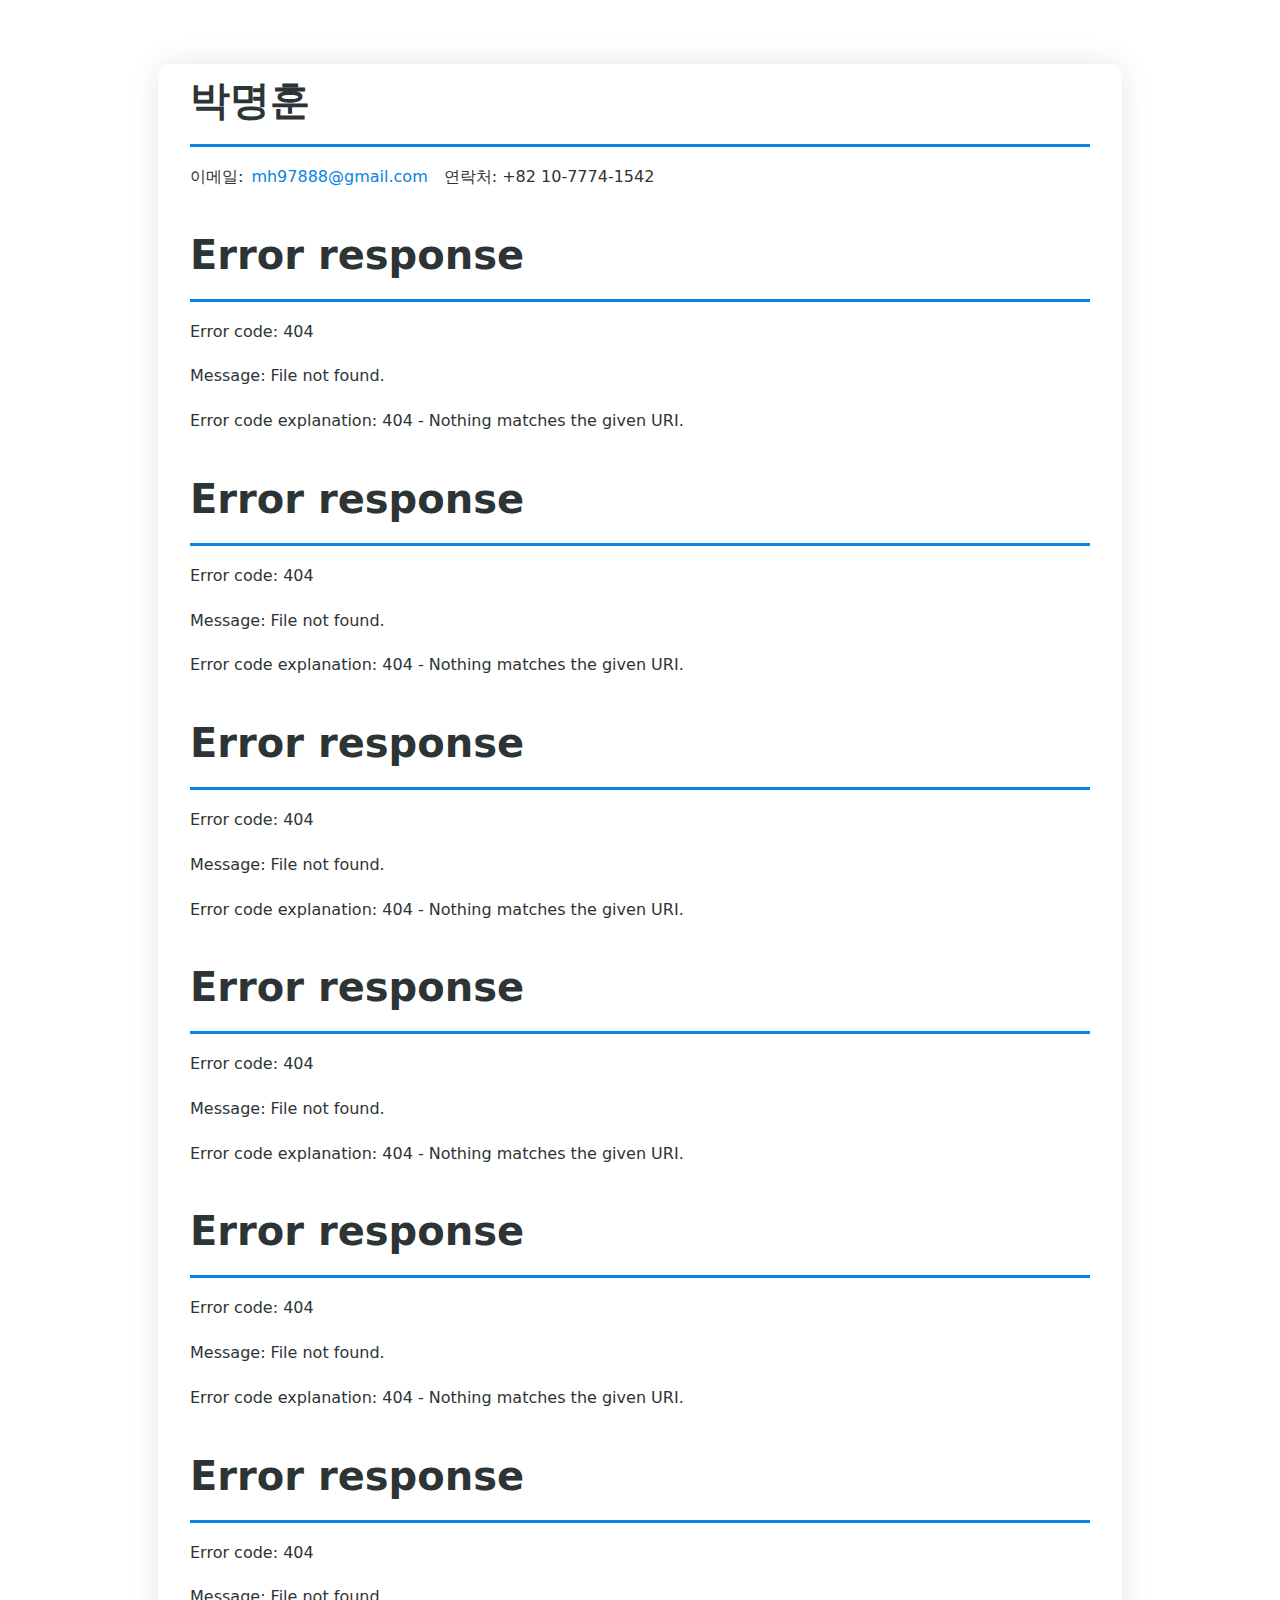
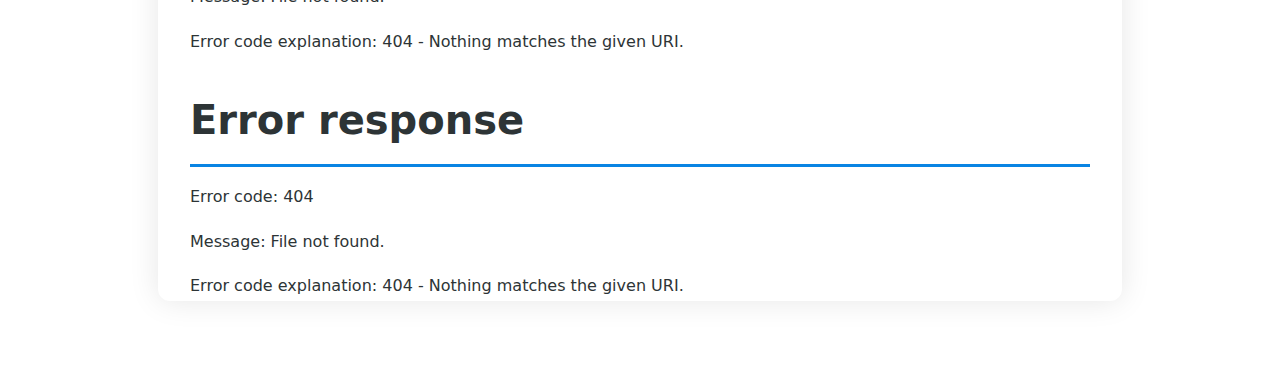
==== commit e323f9c2: "github action 추가" ====
--- a/index.html
+++ b/index.html
@@ -4,8 +4,8 @@
     <meta charset="UTF-8">
     <meta name="viewport" content="width=device-width, initial-scale=1.0">
     <title>박명훈 이력서</title>
-    <link rel="stylesheet" href="styles.css">
-    <script src="script.js"></script>
+    <link rel="stylesheet" href="./styles.css">
+    <script src="./script.js"></script>
 </head>
 <body>
     <div class="container">
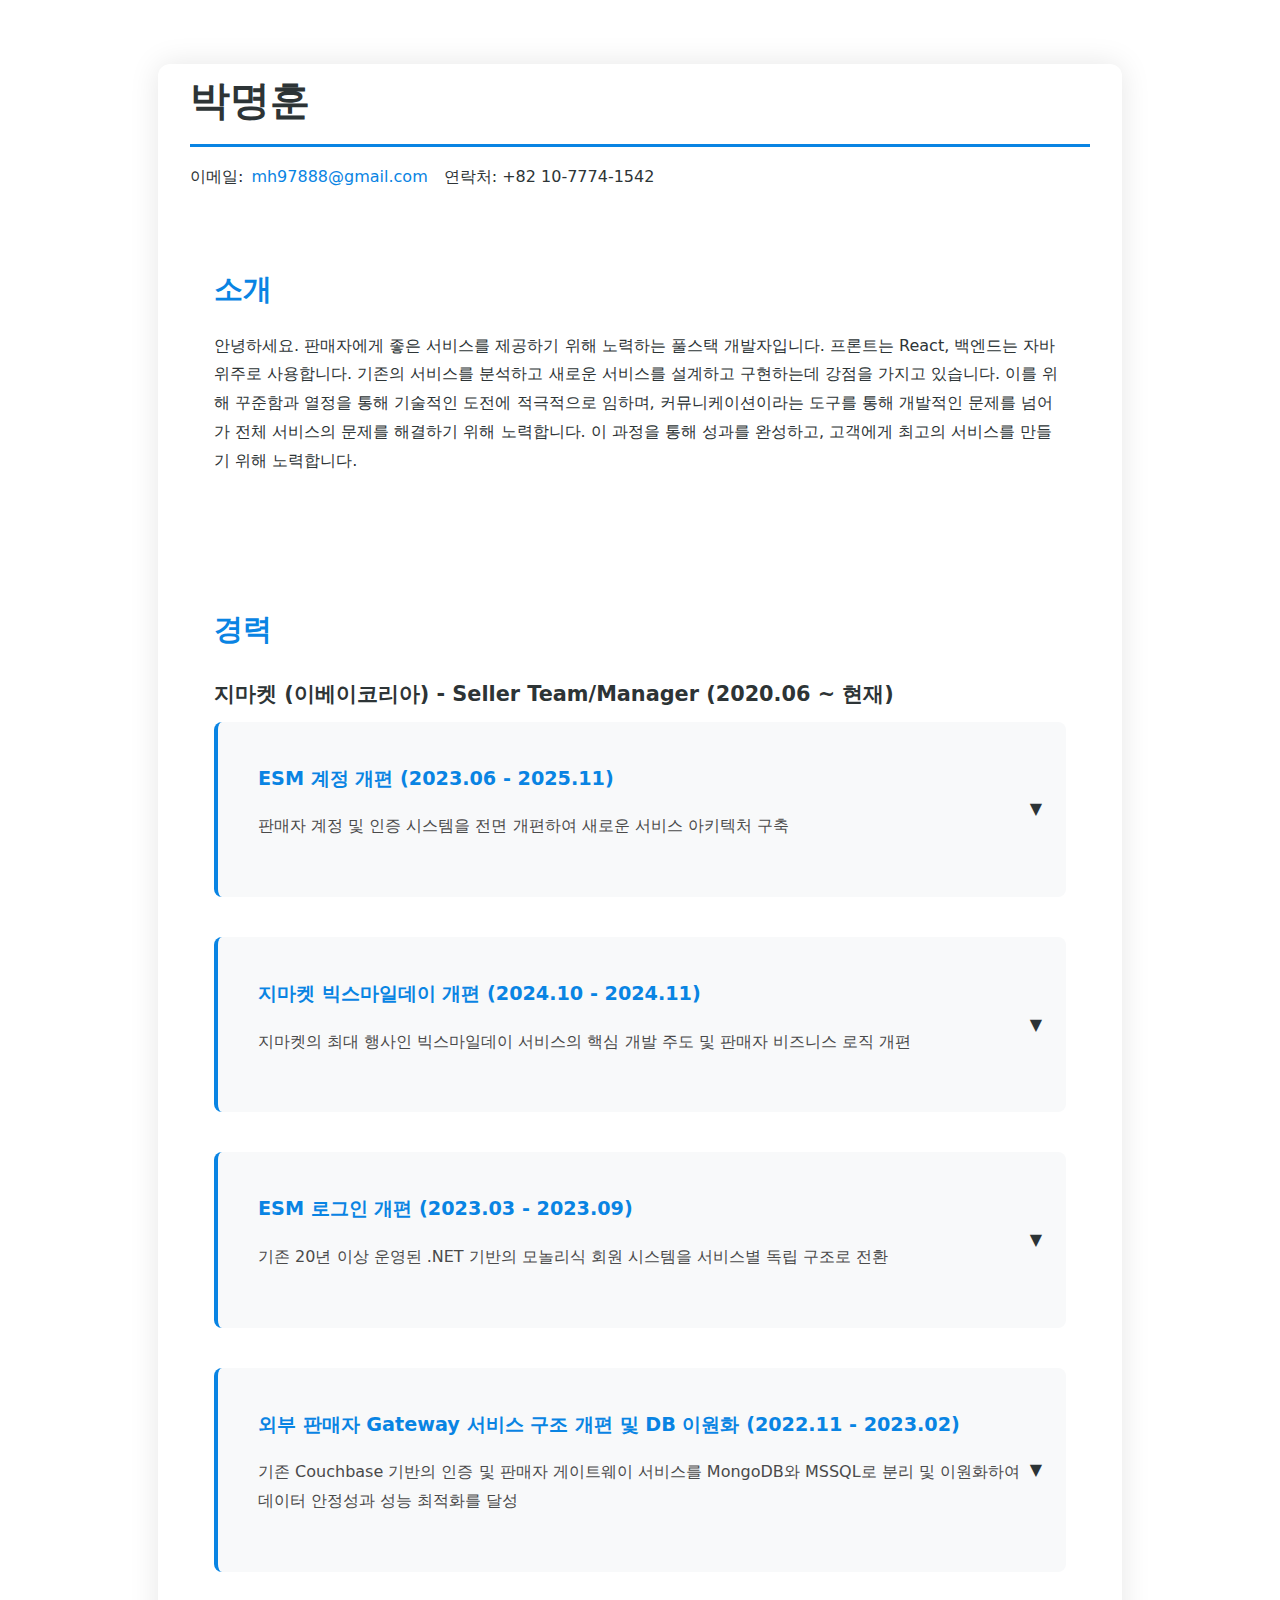
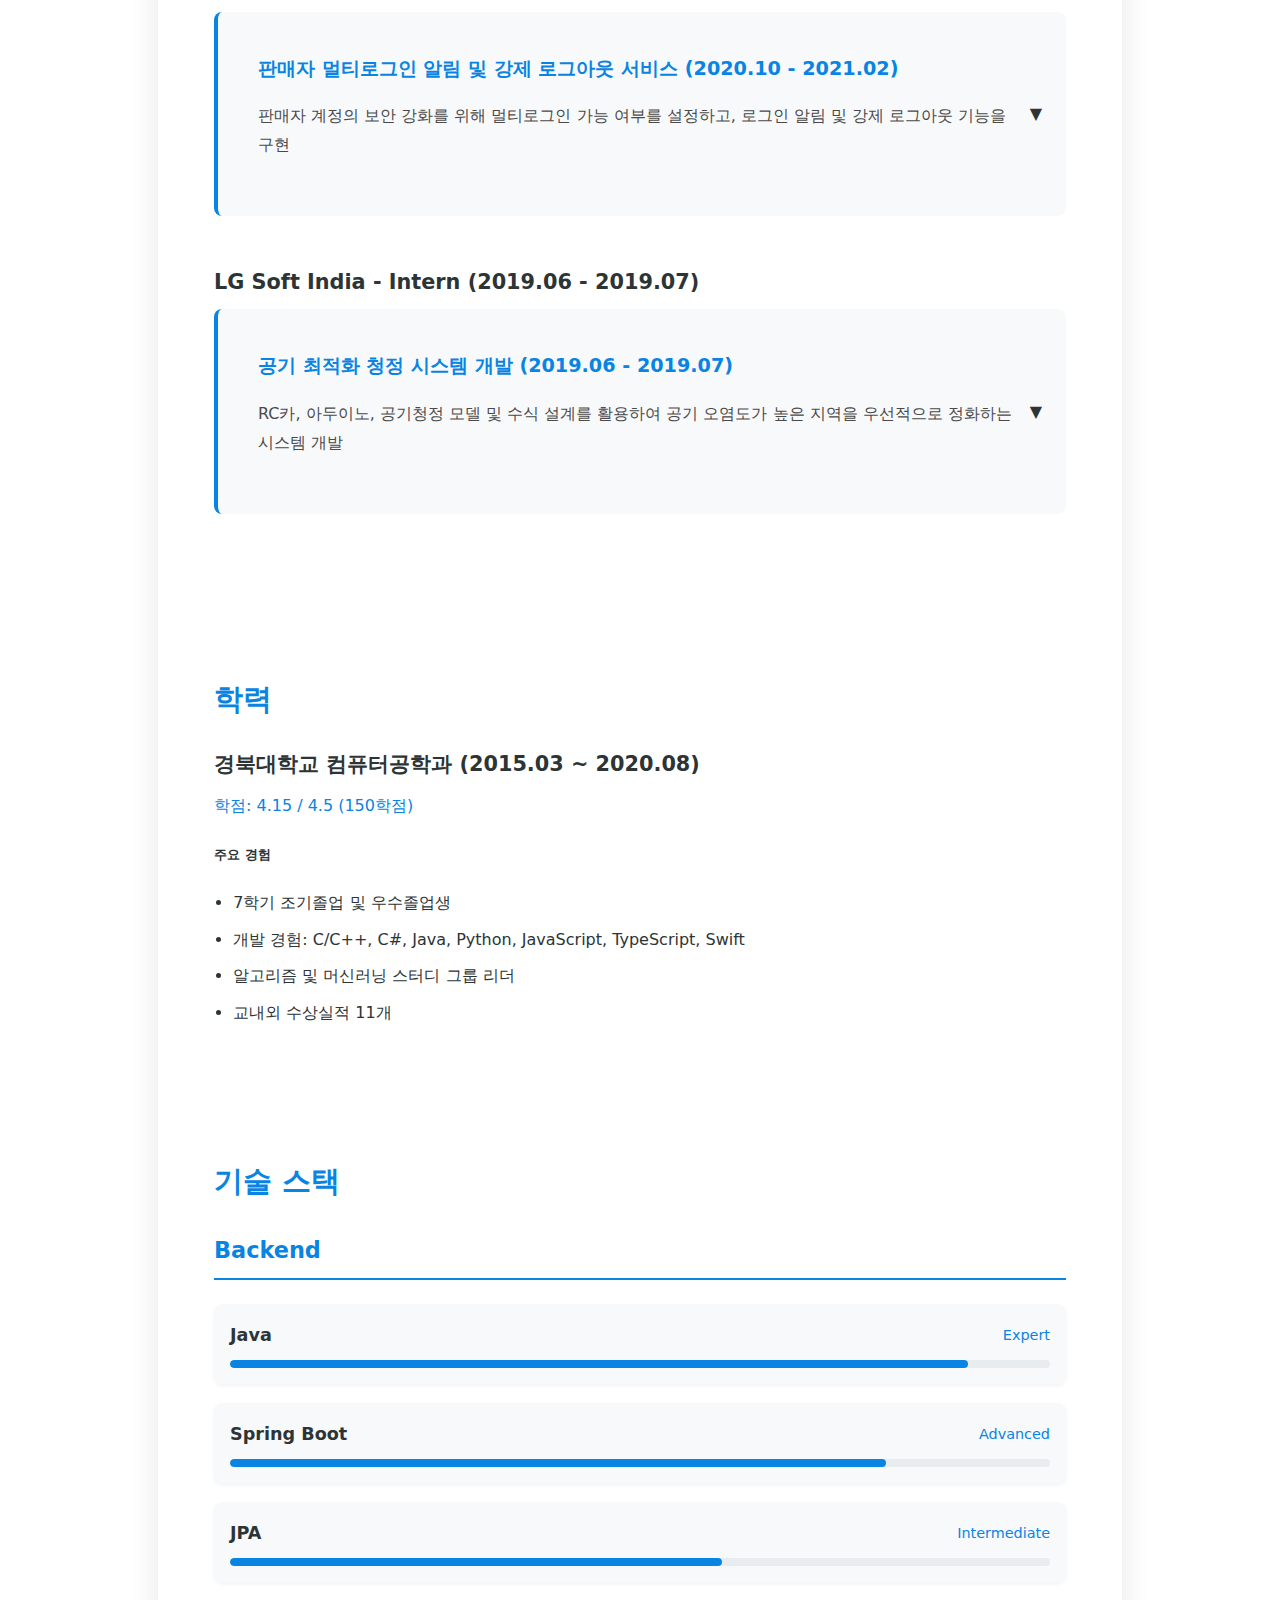
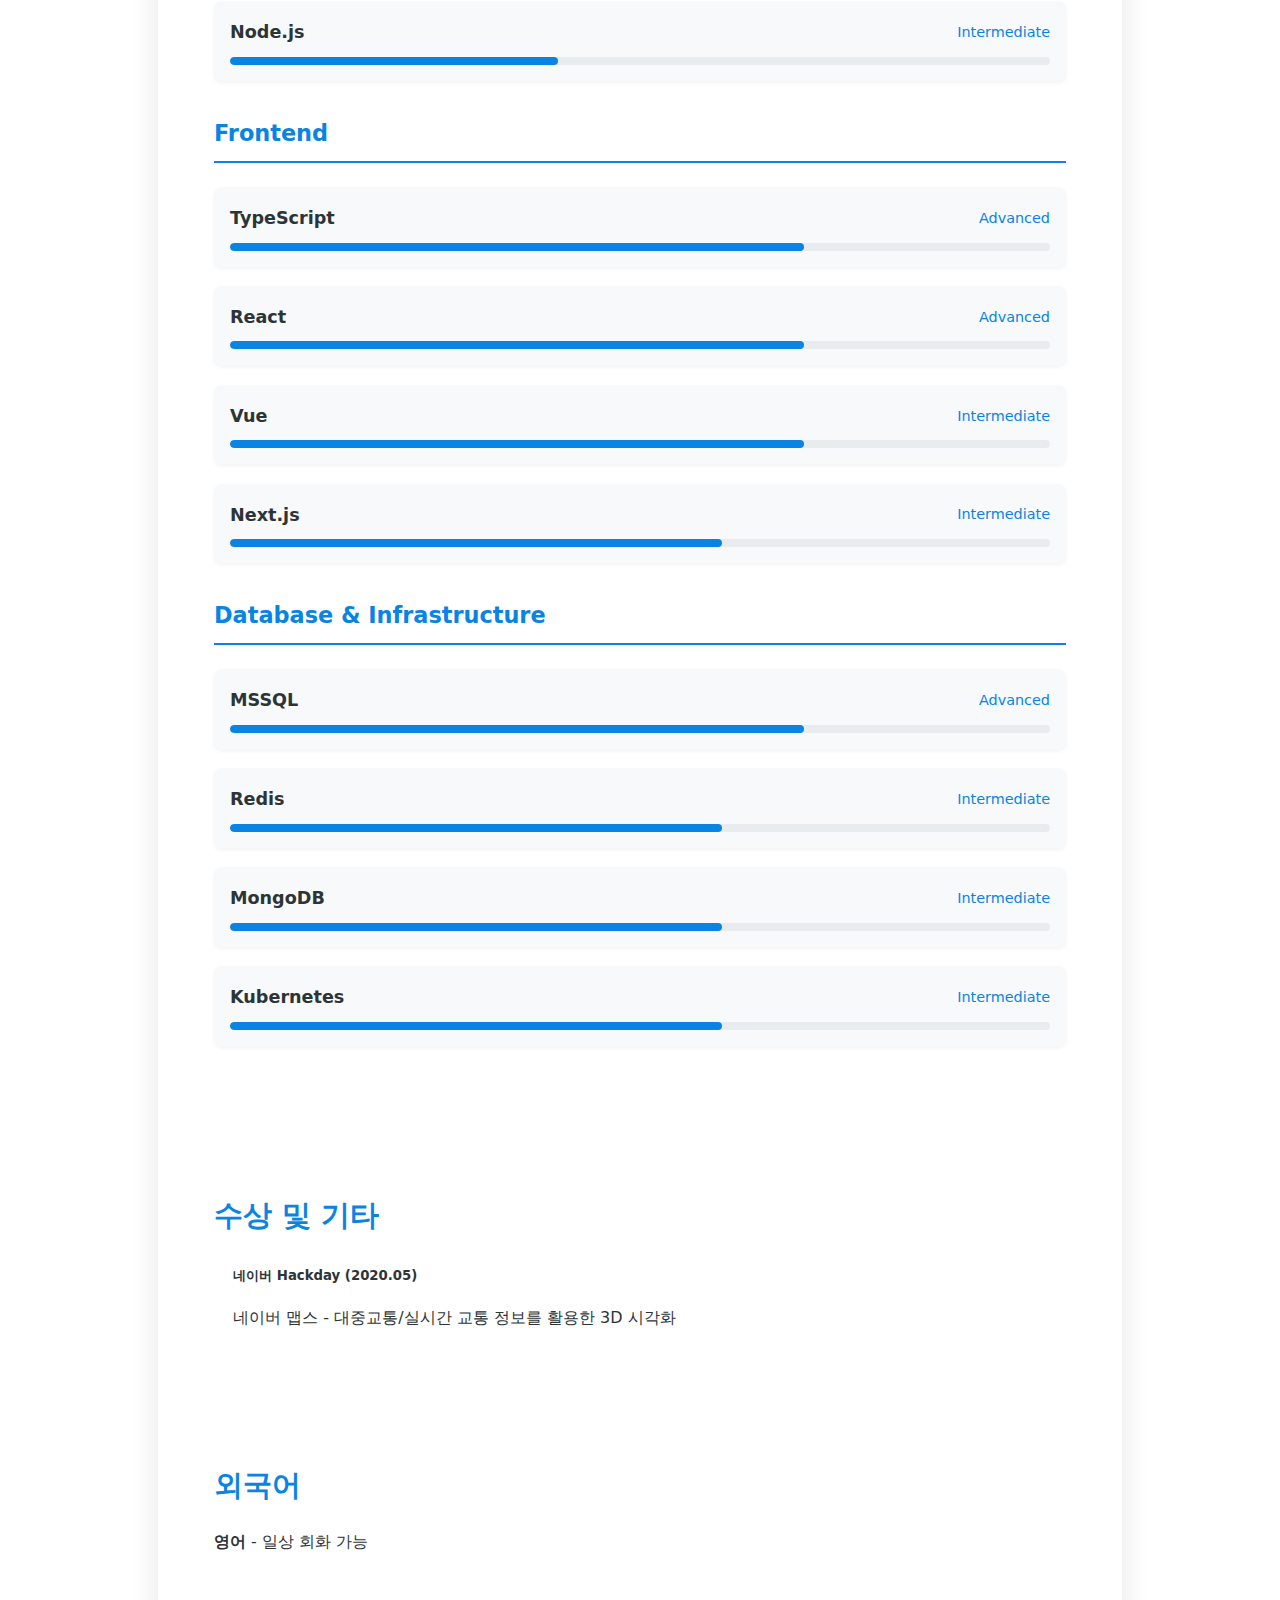
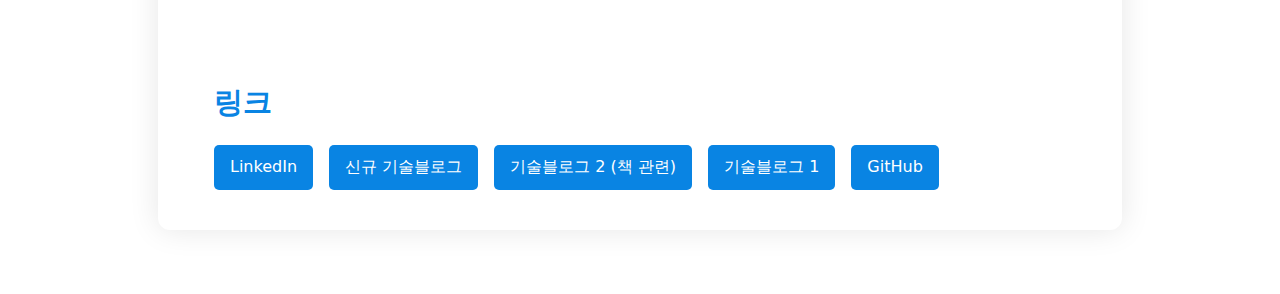
==== commit 19705b66: "error fix" ====
--- a/index.html
+++ b/index.html
@@ -22,7 +22,6 @@
         <div id="awards"></div>
         <div id="language"></div>
         <div id="links"></div>
-        
     </div>
 </body>
 </html>
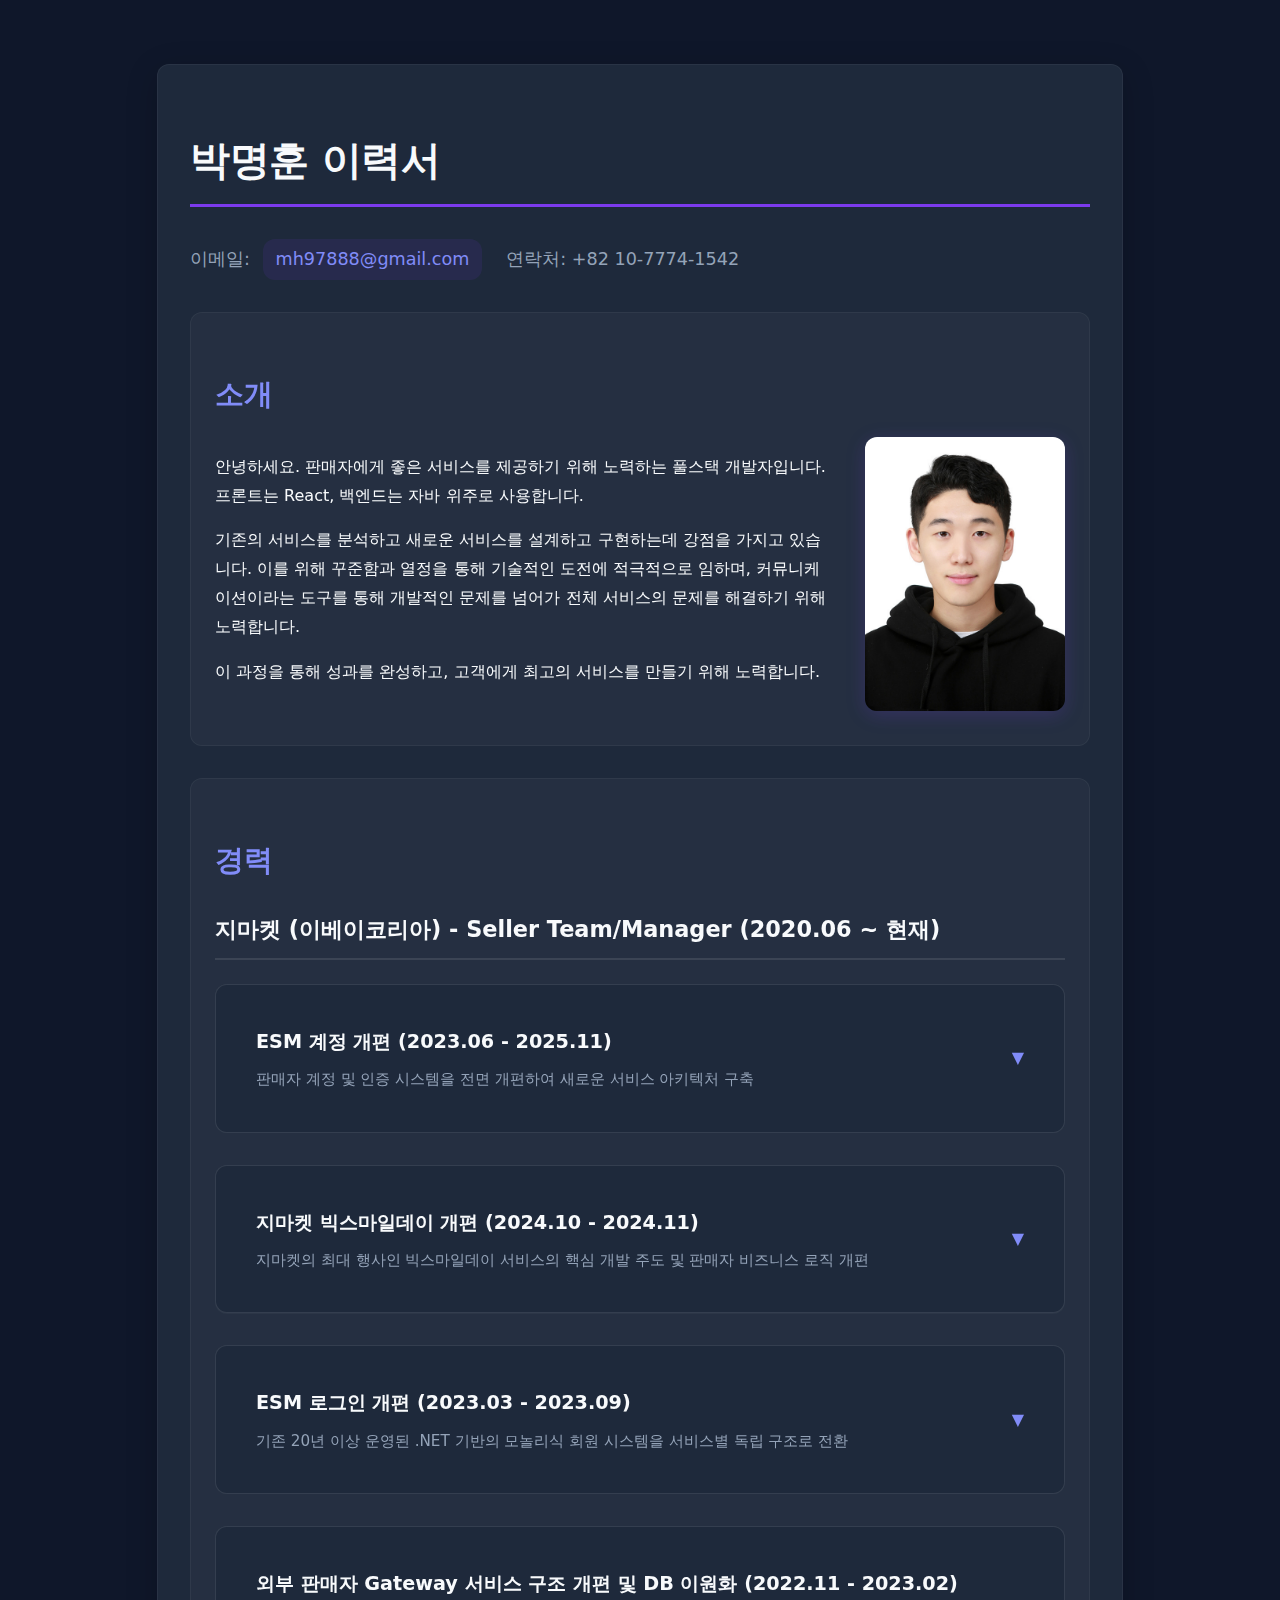
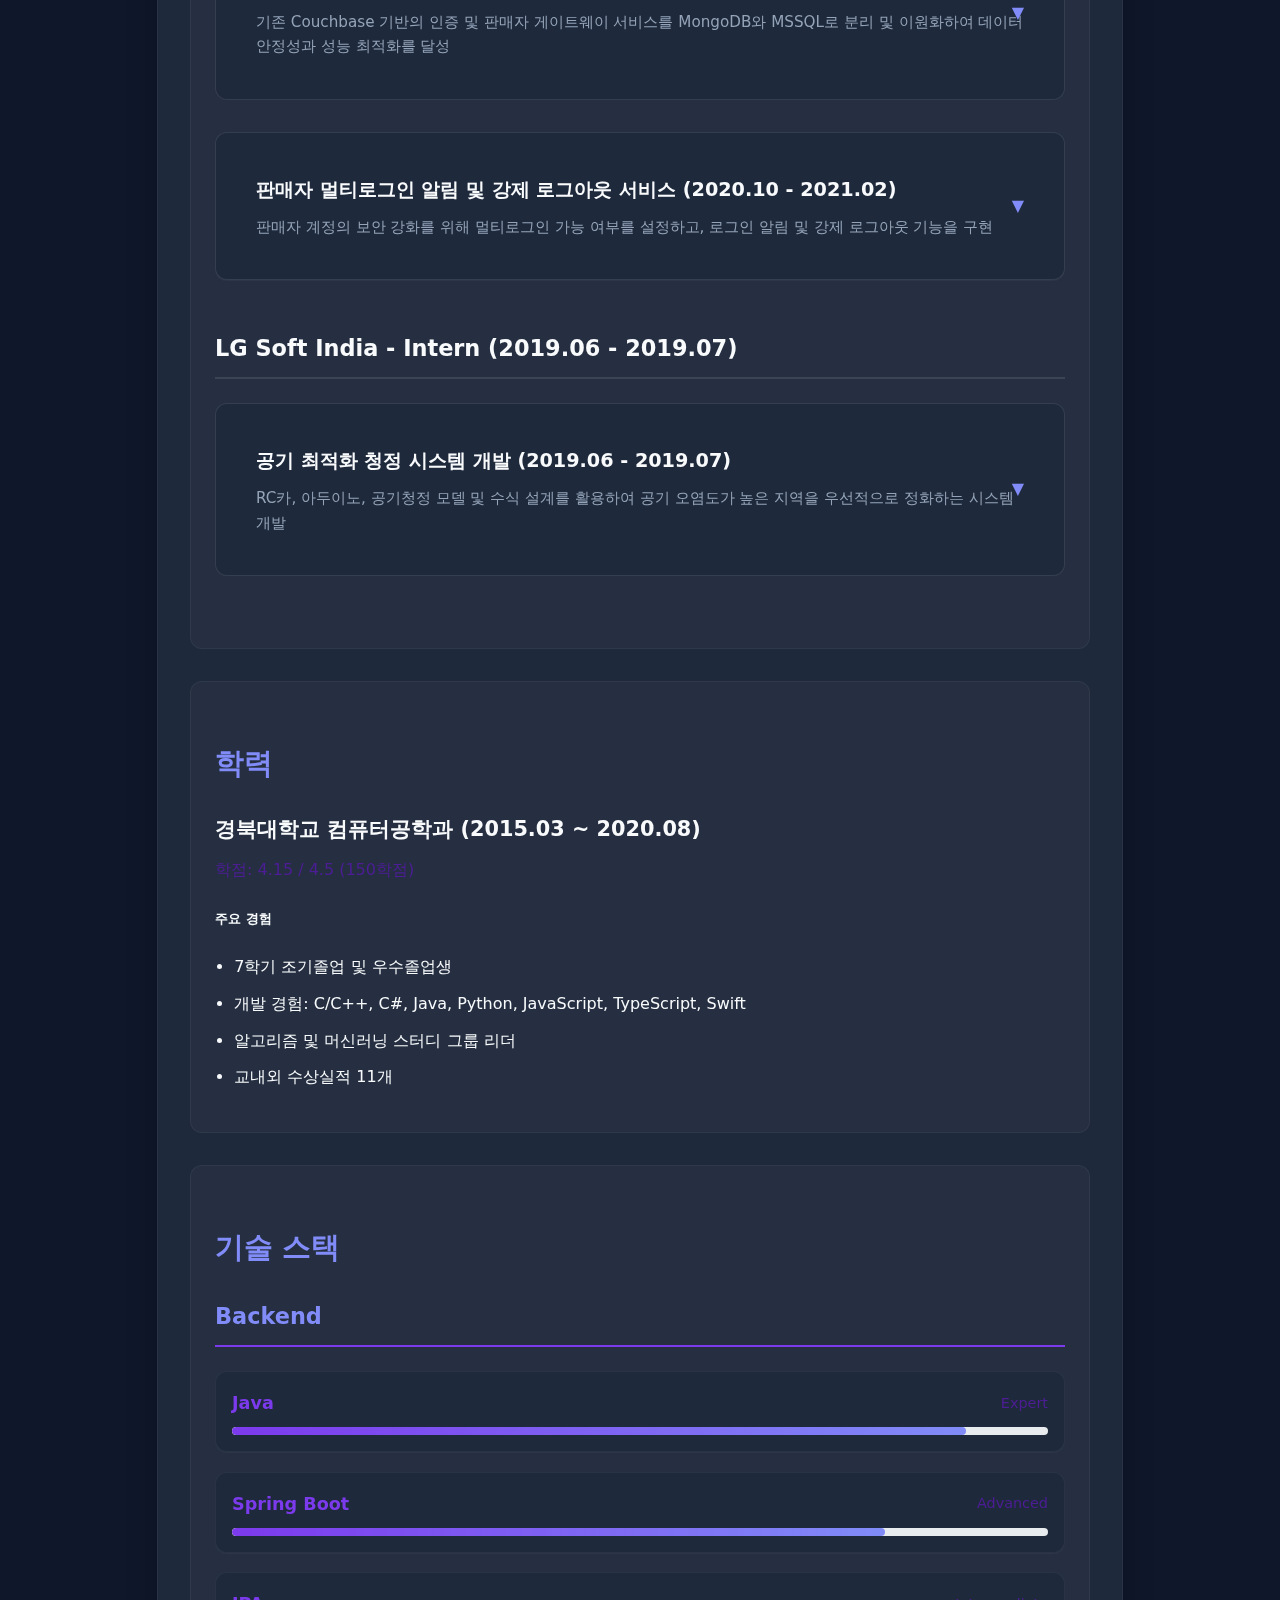
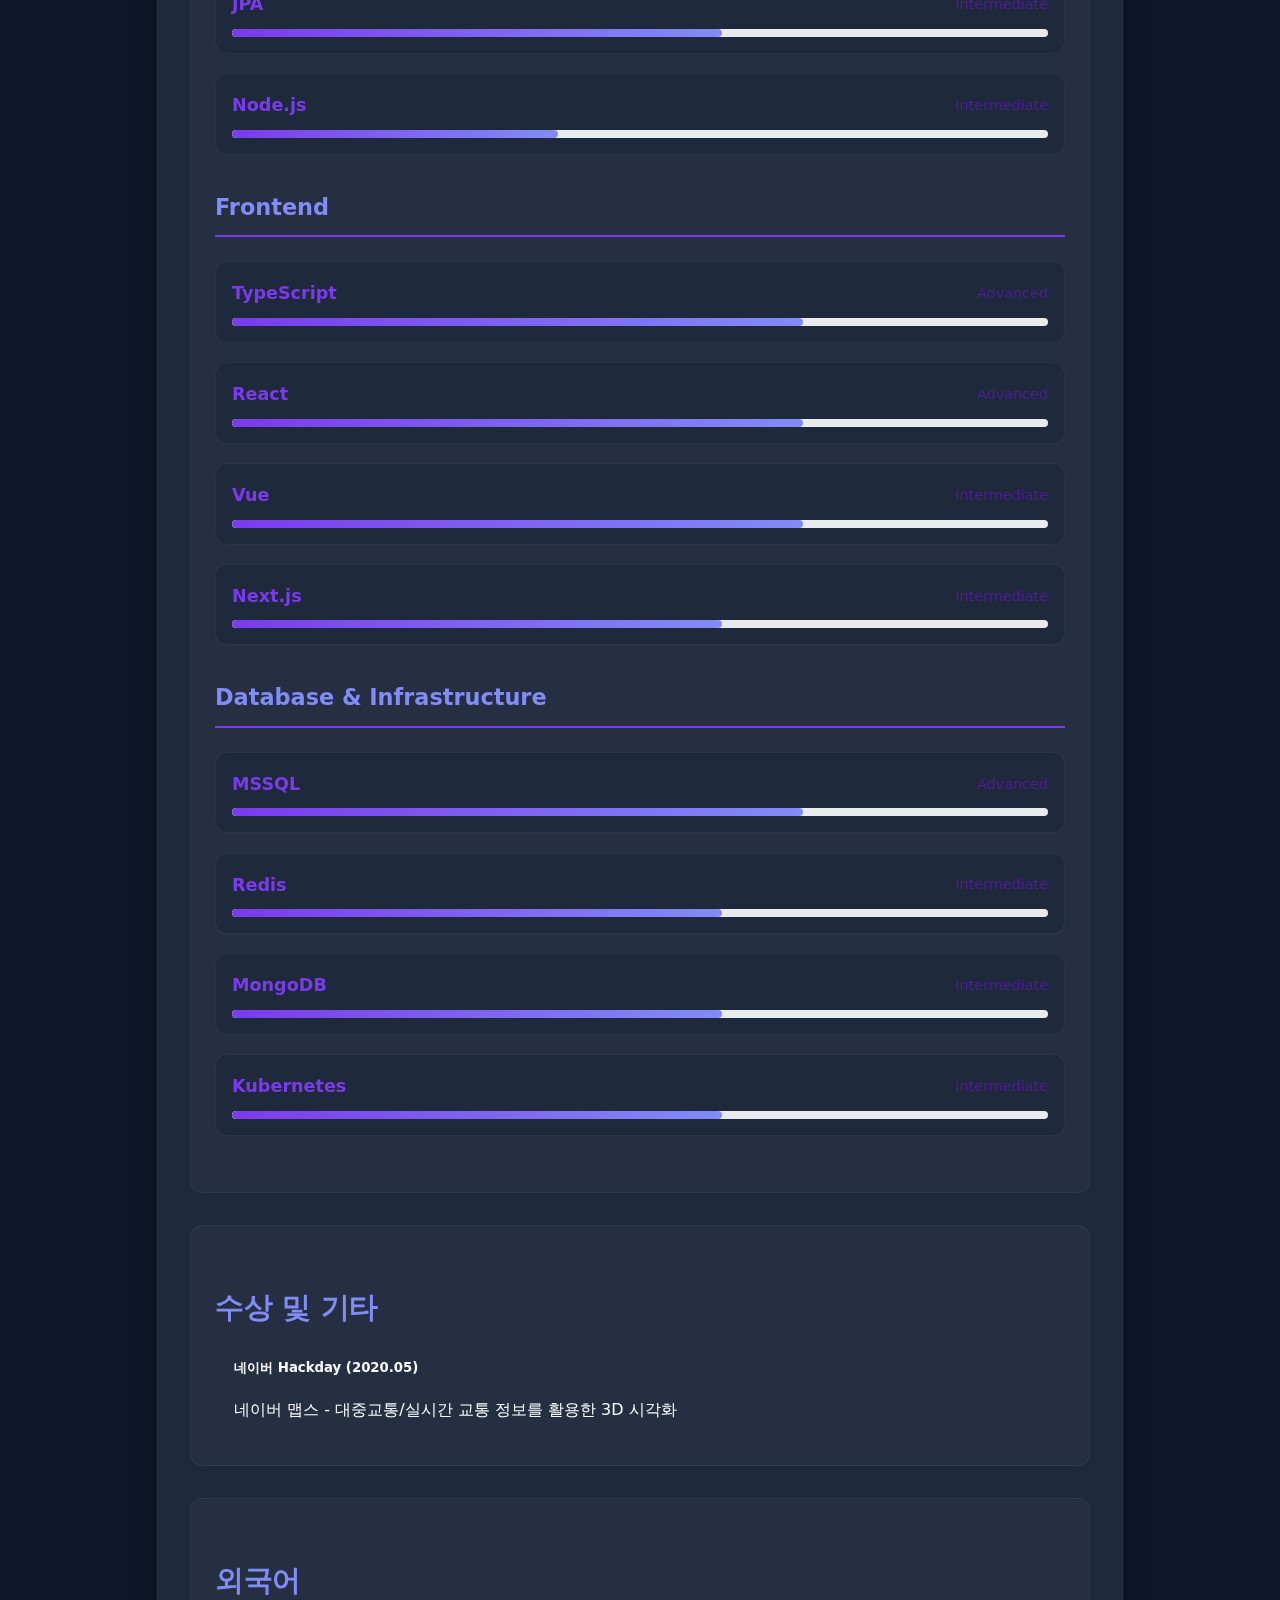
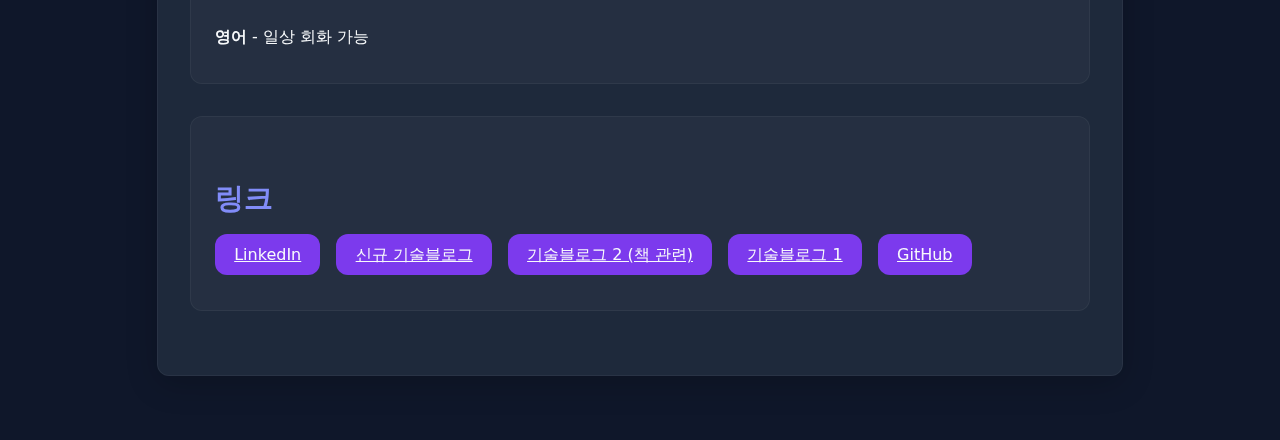
==== commit d0e0aa44: "스타일 수정" ====
--- a/index.html
+++ b/index.html
@@ -9,7 +9,7 @@
 </head>
 <body>
     <div class="container">
-        <h1>박명훈</h1>
+        <h1>박명훈 이력서</h1>
         <ul class="contact">
             <li>이메일: <a href="mailto:mh97888@gmail.com">mh97888@gmail.com</a></li>
             <li>연락처: +82 10-7774-1542</li>
--- a/styles.css
+++ b/styles.css
@@ -1,10 +1,14 @@
 /* Root Variables */
 :root {
-    --primary-color: #2d3436;
-    --secondary-color: #0984e3;
-    --background-color: #ffffff;
-    --text-color: #2d3436;
+    --primary-color: #7C3AED;  /* 보라색 계열의 포인트 컬러 */
+    --secondary-color: #4C1D95;
+    --background-color: #0F172A; /* 진한 남색 계열의 배경 */
+    --surface-color: #1E293B;   /* 컴포넌트 배경색 */
+    --text-primary: #F8FAFC;    /* 밝은 텍스트 */
+    --text-secondary: #94A3B8;  /* 부가 텍스트 */
+    --accent-color: #818CF8;    /* 강조색 */
     --section-spacing: 2rem;
+    --border-radius: 12px;
 }
 
 /* Base Styles */
@@ -13,7 +17,7 @@
     line-height: 1.8;
     margin: 0;
     padding: 0;
-    color: var(--text-color);
+    color: var(--text-primary);
     background-color: var(--background-color);
 }
 
@@ -21,31 +25,34 @@
 .container {
     max-width: 900px;
     margin: 4rem auto;
-    padding: 0 2rem;
-    background: var(--background-color);
-    box-shadow: 0 0 30px rgba(0, 0, 0, 0.1);
-    border-radius: 12px;
+    padding: 2rem;
+    background: var(--surface-color);
+    box-shadow: 0 8px 32px rgba(0, 0, 0, 0.2);
+    border-radius: var(--border-radius);
+    border: 1px solid rgba(255, 255, 255, 0.05);
 }
 
 /* Typography */
 h1 {
     font-size: 2.5rem;
-    margin-bottom: 1rem;
-    color: var(--primary-color);
-    border-bottom: 3px solid var(--secondary-color);
+    margin-bottom: 1.5rem;
+    color: var(--text-primary);
+    border-bottom: 3px solid var(--primary-color);
     padding-bottom: 0.5rem;
+    letter-spacing: -0.5px;
 }
 
 h2 {
     font-size: 1.8rem;
-    color: var(--secondary-color);
+    color: var(--accent-color);
     margin-top: 2rem;
     margin-bottom: 1rem;
+    letter-spacing: -0.3px;
 }
 
 h3 {
     font-size: 1.3rem;
-    color: var(--primary-color);
+    color: var(--text-primary);
     margin-bottom: 0.5rem;
 }
 
@@ -53,82 +60,151 @@
 .section {
     margin-bottom: var(--section-spacing);
     padding: 1.5rem;
-    border-radius: 8px;
-    background: #fff;
-    transition: transform 0.2s;
+    border-radius: var(--border-radius);
+    background: rgba(255, 255, 255, 0.03);
+    border: 1px solid rgba(255, 255, 255, 0.05);
+    transition: transform 0.2s, box-shadow 0.2s;
 }
 
 .section:hover {
     transform: translateY(-2px);
-    box-shadow: 0 5px 15px rgba(0, 0, 0, 0.1);
+    box-shadow: 0 5px 15px rgba(0, 0, 0, 0.3);
 }
 
 /* Contact Section */
 .contact {
     display: flex;
     flex-wrap: wrap;
-    gap: 1rem;
+    gap: 1.5rem;
     padding: 0;
     list-style: none;
+    margin: 2rem 0;
 }
 
 .contact li {
     display: flex;
     align-items: center;
-    gap: 0.5rem;
+    gap: 0.8rem;
+    color: var(--text-secondary);
+    font-size: 1.1rem;
 }
 
 .contact a {
-    color: var(--secondary-color);
+    color: var(--accent-color);
     text-decoration: none;
-    transition: color 0.2s;
+    padding: 0.3rem 0.8rem;
+    border-radius: var(--border-radius);
+    background: rgba(124, 58, 237, 0.1);
+    transition: all 0.2s ease;
 }
 
 .contact a:hover {
-    color: #074e81;
+    color: var(--text-primary);
+    background: var(--primary-color);
+    transform: translateY(-2px);
+    box-shadow: 0 4px 12px rgba(124, 58, 237, 0.2);
 }
 
 /* Project Styles */
+.project {
+    position: relative;
+    margin-bottom: 2rem;
+    padding: 1.5rem;
+    background: var(--surface-color);
+    border-radius: var(--border-radius);
+    border: 1px solid rgba(255, 255, 255, 0.1);
+    transition: all 0.2s ease;
+}
+
+.project:hover {
+    border-color: var(--primary-color);
+    box-shadow: 0 8px 24px rgba(124, 58, 237, 0.15);
+    transform: translateY(-2px);
+}
+
+.project-header {
+    position: relative;
+    cursor: pointer;
+    padding: 1rem;
+    transition: all 0.2s ease;
+    border-radius: var(--border-radius);
+}
+
+.project-header h4 {
+    color: var(--text-primary);
+    font-size: 1.2rem;
+    margin: 0 0 0.5rem 0;
+}
+
+.project-description {
+    color: var(--text-secondary);
+    margin: 0;
+    font-size: 0.95rem;
+    line-height: 1.6;
+}
+
+.project-header:hover {
+    background: rgba(255, 255, 255, 0.05);
+}
+
+.project-details {
+    display: block;
+    padding: 1rem;
+    margin-top: 1rem;
+    border-top: 1px solid rgba(255, 255, 255, 0.1);
+}
+
+.project-details h5 {
+    color: var(--accent-color);
+    font-size: 1.1rem;
+    margin: 1.5rem 0 1rem 0;
+}
+
+.project-details h5:first-child {
+    margin-top: 0;
+}
+
+.project-details ul {
+    color: var(--text-secondary);
+    margin: 0.5rem 0;
+}
+
+.project-details ul li {
+    margin-bottom: 0.5rem;
+}
+
+.project-details ul li:last-child {
+    margin-bottom: 0;
+}
+
+.toggle-icon {
+    position: absolute;
+    right: 1rem;
+    top: 50%;
+    transform: translateY(-50%);
+    transition: transform 0.3s ease;
+    color: var(--accent-color);
+}
+
+.project.active .toggle-icon {
+    transform: translateY(-50%) rotate(180deg);
+}
+
+.project.active .project-header {
+    background: rgba(255, 255, 255, 0.05);
+}
+
+/* Company Section */
 .company {
     margin-bottom: 3rem;
 }
 
-.project {
-    margin-bottom: 2.5rem;
-    padding: 1.5rem;
-    background: #f8f9fa;
-    border-radius: 8px;
-    border-left: 4px solid var(--secondary-color);
-}
-
-.project h4 {
-    color: var(--secondary-color);
-    margin: 0 0 1rem 0;
-    font-size: 1.2rem;
-}
-
-.project h5 {
-    color: var(--primary-color);
-    margin: 1.5rem 0 0.5rem 0;
-    font-size: 1.1rem;
-}
-
-.project-description {
-    font-weight: 500;
-    color: #4a4a4a;
-    margin-bottom: 1rem;
-}
-
-.project-details ul {
-    margin-bottom: 1rem;
-}
-
-.project-details ul ul {
-    margin: 0.5rem 0 0.5rem 1rem;
-}
-
-.project-details li {
-    margin-bottom: 0.5rem;
+.company h3 {
+    color: var(--text-primary);
+    font-size: 1.4rem;
+    margin-bottom: 1.5rem;
+    padding-bottom: 0.5rem;
+    border-bottom: 2px solid rgba(255, 255, 255, 0.1);
 }
 
 /* Education Section */
@@ -148,10 +224,10 @@
 }
 
 .skill-category h3 {
-    color: var(--secondary-color);
+    color: var(--accent-color);
     font-size: 1.4rem;
     margin-bottom: 1.5rem;
-    border-bottom: 2px solid var(--secondary-color);
+    border-bottom: 2px solid var(--primary-color);
     padding-bottom: 0.5rem;
 }
 
@@ -161,10 +237,10 @@
 }
 
 .skill-item {
-    background: #f8f9fa;
+    background: var(--surface-color);
     padding: 1rem;
-    border-radius: 8px;
-    box-shadow: 0 2px 4px rgba(0,0,0,0.05);
+    border-radius: var(--border-radius);
+    border: 1px solid rgba(255, 255, 255, 0.05);
 }
 
 .skill-header {
@@ -194,7 +270,7 @@
 
 .skill-progress {
     height: 100%;
-    background: var(--secondary-color);
+    background: linear-gradient(90deg, var(--primary-color), var(--accent-color));
     border-radius: 4px;
     transition: width 0.3s ease;
 }
@@ -213,17 +289,17 @@
 }
 
 .links a {
-    display: inline-block;
-    padding: 0.5rem 1rem;
+    background: var(--primary-color);
+    color: var(--text-primary);
+    padding: 0.7rem 1.2rem;
+    border-radius: var(--border-radius);
+    transition: all 0.2s;
+}
+
+.links a:hover {
     background: var(--secondary-color);
-    color: white;
-    text-decoration: none;
-    border-radius: 5px;
-    transition: background-color 0.2s;
-}
-
-.links a:hover {
-    background: #074e81;
+    transform: translateY(-2px);
+    box-shadow: 0 4px 12px rgba(124, 58, 237, 0.3);
 }
 
 /* Awards Section */
@@ -291,35 +367,99 @@
     }
 }
 
+/* Introduction Section */
+.introduction-container {
+    display: flex;
+    gap: 2rem;
+    align-items: flex-start;
+}
+
+.introduction-text {
+    flex: 3;
+}
+
+.introduction-text p {
+    margin-bottom: 1rem;
+    line-height: 1.8;
+}
+
+.introduction-text p:last-child {
+    margin-bottom: 0;
+}
+
+.profile-image-container {
+    flex: 1;
+    max-width: 200px;
+}
+
+.profile-image {
+    width: 100%;
+    height: auto;
+    border-radius: var(--border-radius);
+    box-shadow: 0 4px 20px rgba(124, 58, 237, 0.2);
+    transition: transform 0.3s ease;
+}
+
+.profile-image:hover {
+    transform: scale(1.02);
+}
+
+/* 반응형 디자인 */
+@media (max-width: 768px) {
+    .introduction-container {
+        flex-direction: column-reverse;
+        align-items: center;
+    }
+
+    .profile-image-container {
+        max-width: 150px;
+        margin-bottom: 1.5rem;
+    }
+
+    .introduction-text {
+        text-align: center;
+    }
+}
+
+/* Glassmorphism Effects */
+.section, .skill-item, .project {
+    backdrop-filter: blur(12px);
+    -webkit-backdrop-filter: blur(12px);
+}
+
 /* Project Toggle Styles */
-.project-header {
-    cursor: pointer;
+.project-details.collapsed {
+    display: none !important;
+}
+
+.project {
     position: relative;
-    padding-right: 2rem;
+    margin-bottom: 2rem;
+    padding: 1.5rem;
+    background: var(--surface-color);
+    border-radius: var(--border-radius);
+    border: 1px solid rgba(255, 255, 255, 0.1);
+    transition: all 0.2s ease;
+}
+
+.project.active {
+    border-color: var(--primary-color);
+    box-shadow: 0 8px 24px rgba(124, 58, 237, 0.15);
+}
+
+.project.active .project-header {
+    background: rgba(255, 255, 255, 0.05);
+}
+
+.project.active .toggle-icon {
+    transform: translateY(-50%) rotate(180deg);
 }
 
 .toggle-icon {
     position: absolute;
-    right: 0;
+    right: 1rem;
     top: 50%;
     transform: translateY(-50%);
     transition: transform 0.3s ease;
-}
-
-.project-details.collapsed {
-    display: none;
-}
-
-.project-header:hover {
-    background: #f0f0f0;
-    border-radius: 4px;
-}
-
-.project.active .toggle-icon {
-    transform: translateY(-50%) rotate(180deg);
-}
-
-.project-header {
-    padding: 1rem;
-    transition: background-color 0.2s;
+    color: var(--accent-color);
 }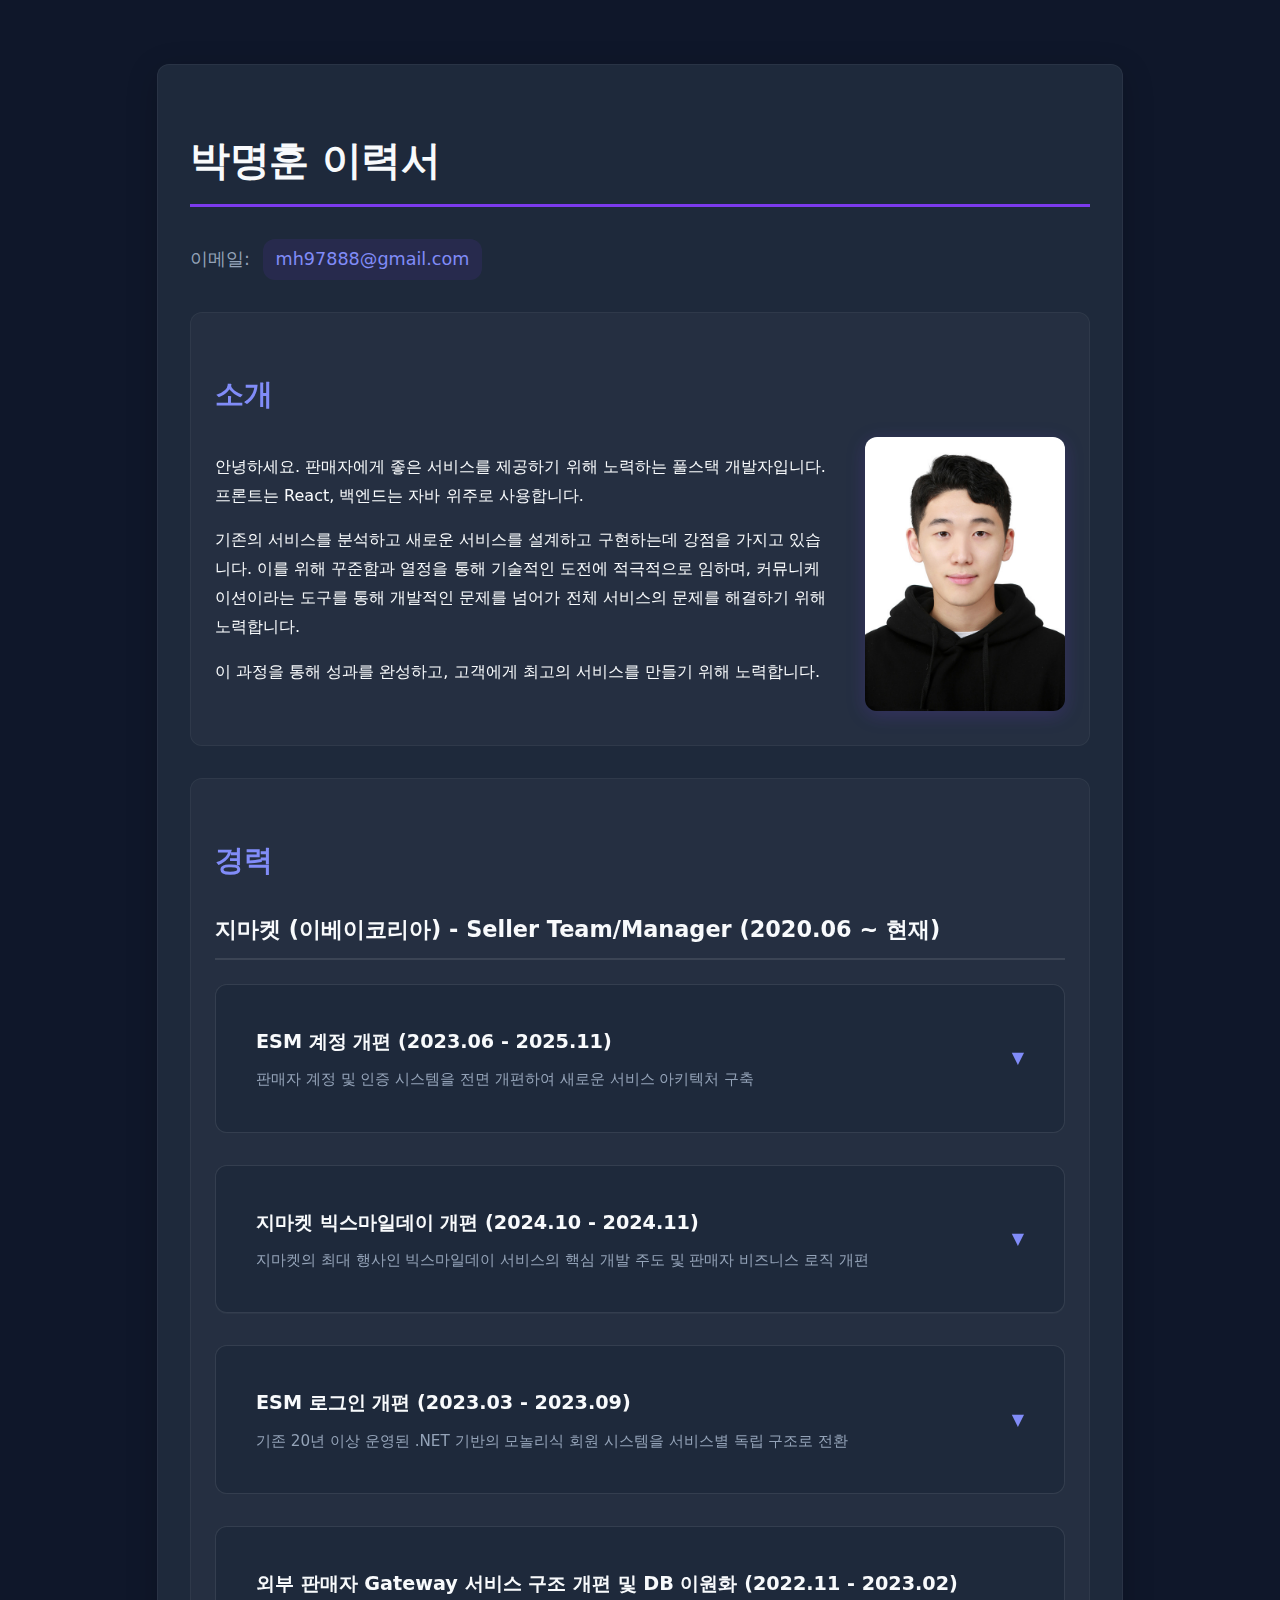
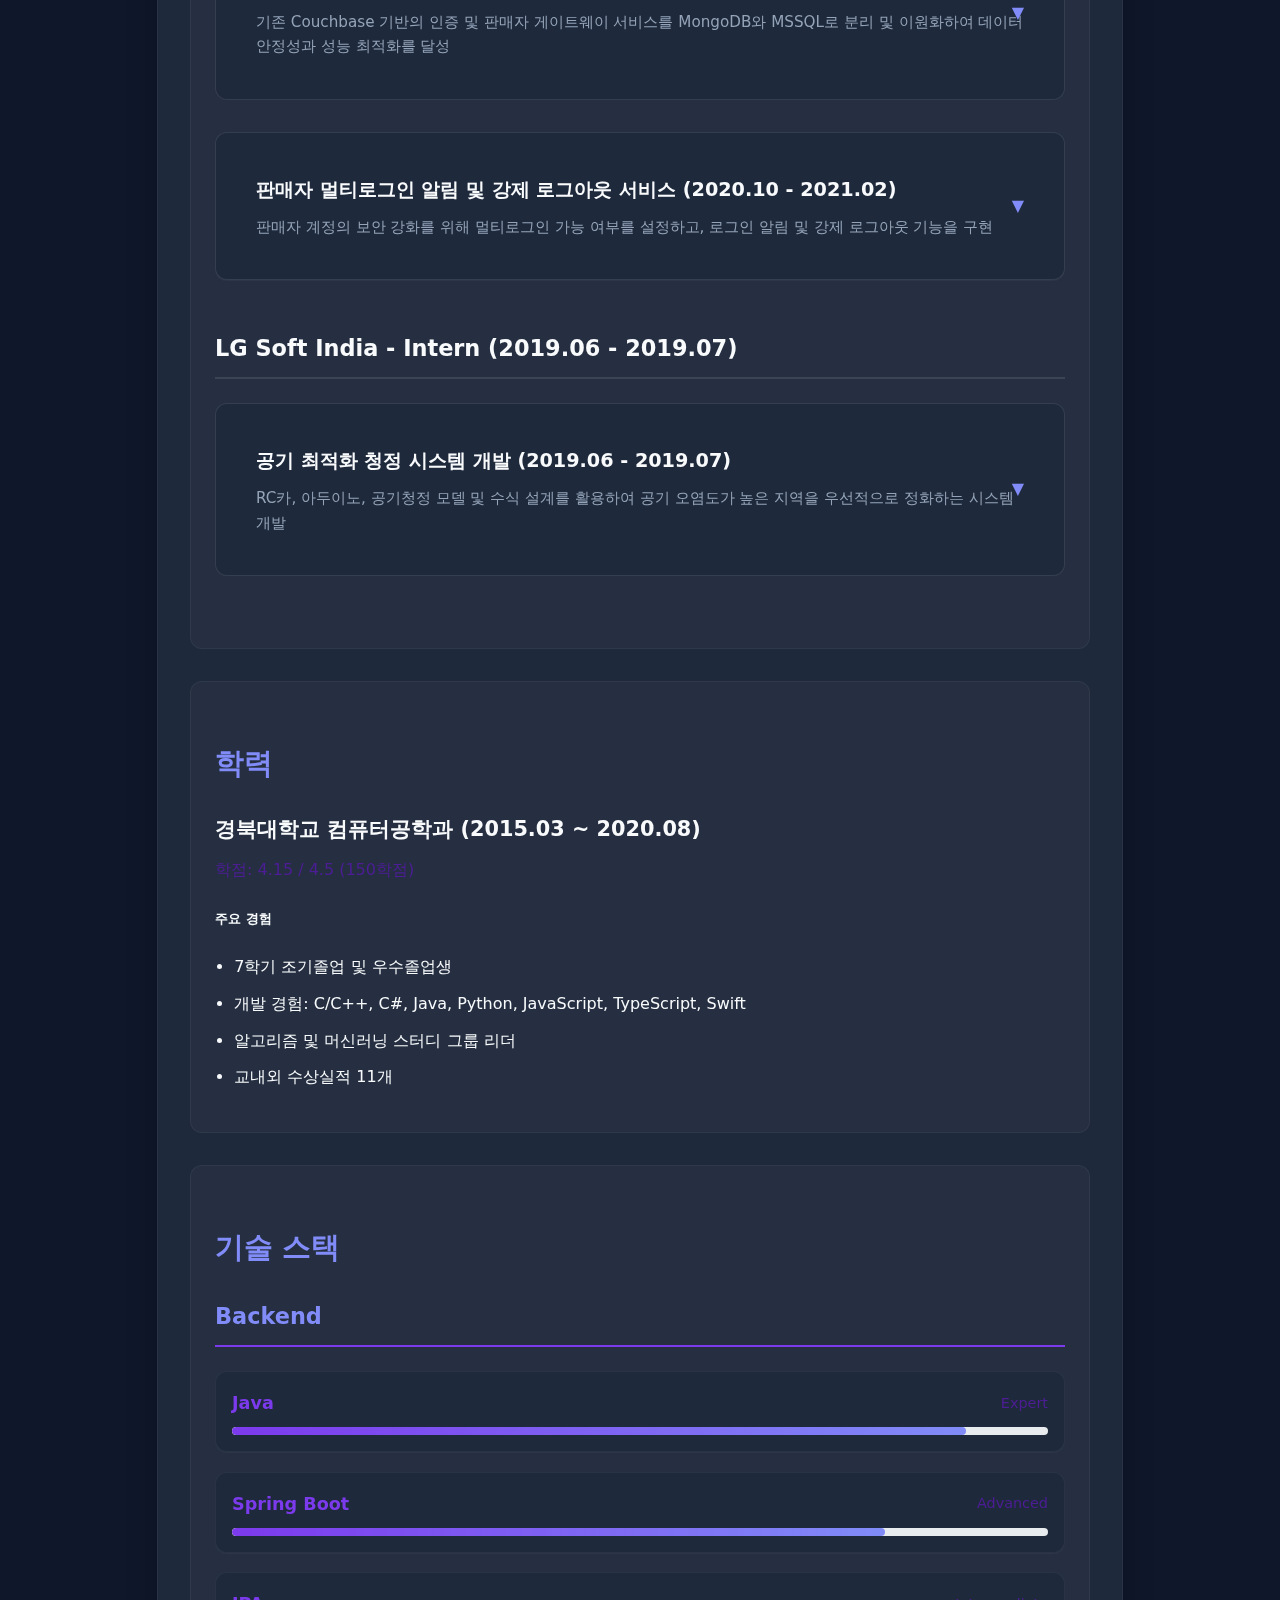
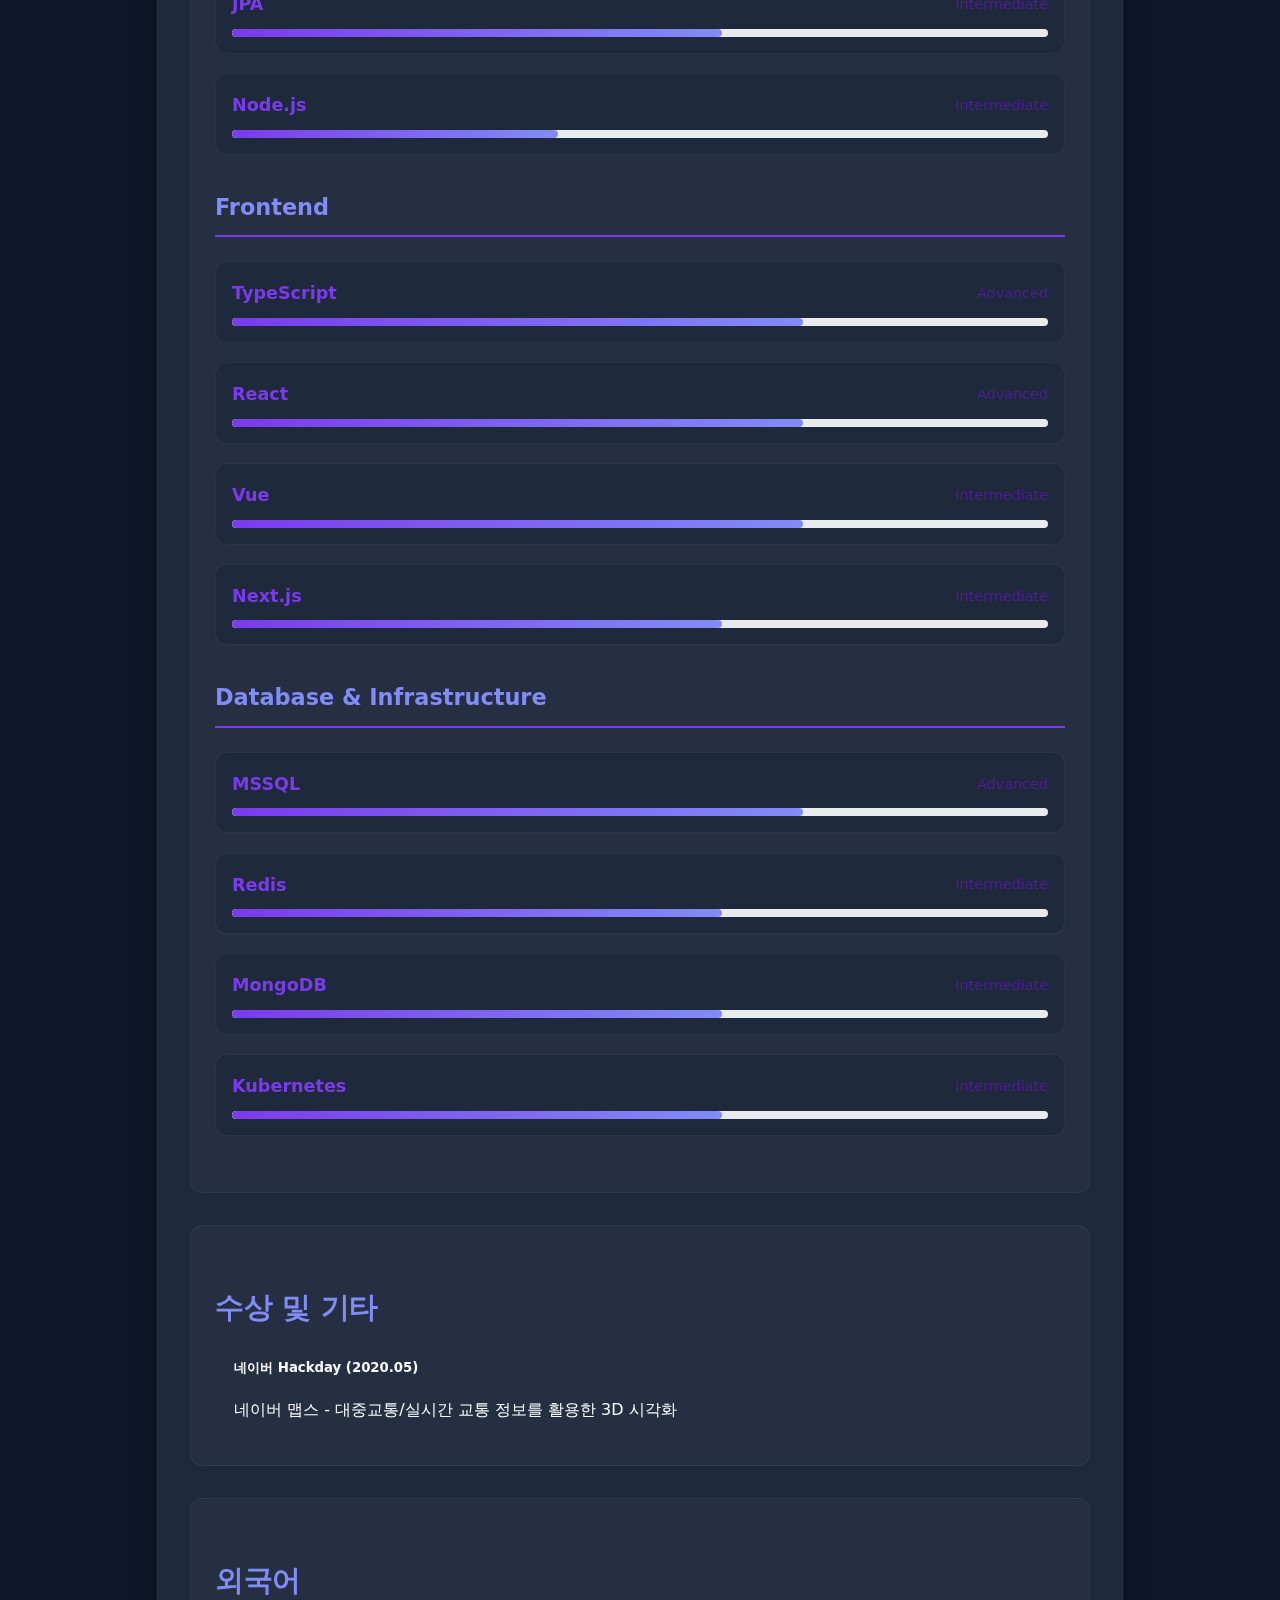
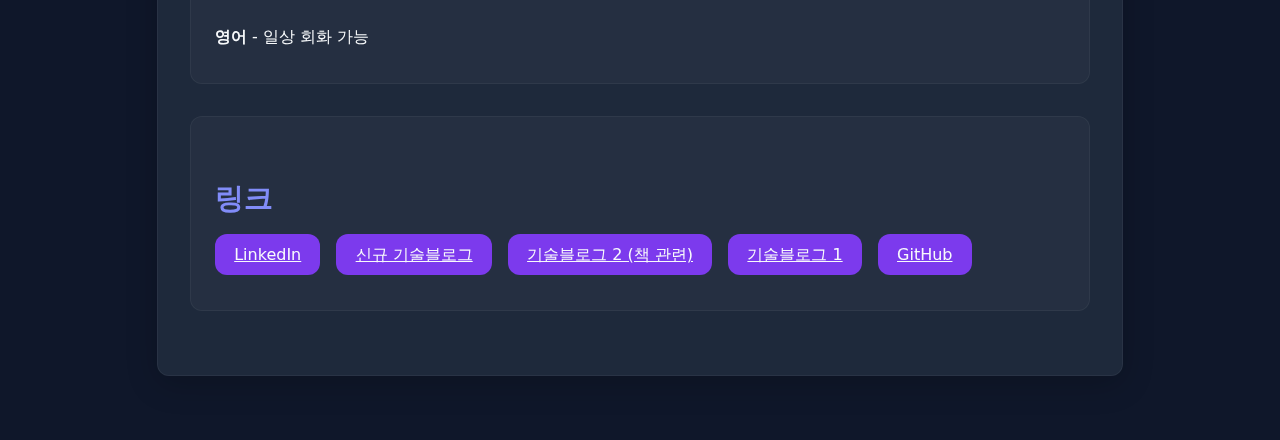
==== commit f1581de4: "Update index.html" ====
--- a/index.html
+++ b/index.html
@@ -12,7 +12,6 @@
         <h1>박명훈 이력서</h1>
         <ul class="contact">
             <li>이메일: <a href="mailto:mh97888@gmail.com">mh97888@gmail.com</a></li>
-            <li>연락처: +82 10-7774-1542</li>
         </ul>
 
         <div id="introduction"></div>
--- a/styles.css
+++ b/styles.css
@@ -106,6 +106,17 @@
 }
 
 /* Project Styles */
+.project-details {
+    display: block;
+    padding: 1rem;
+    margin-top: 1rem;
+    border-top: 1px solid rgba(255, 255, 255, 0.1);
+}
+
+.project-details.collapsed {
+    display: none !important;
+}
+
 .project {
     position: relative;
     margin-bottom: 2rem;
@@ -116,10 +127,9 @@
     transition: all 0.2s ease;
 }
 
-.project:hover {
+.project.active {
     border-color: var(--primary-color);
     box-shadow: 0 8px 24px rgba(124, 58, 237, 0.15);
-    transform: translateY(-2px);
 }
 
 .project-header {
@@ -145,36 +155,6 @@
 
 .project-header:hover {
     background: rgba(255, 255, 255, 0.05);
-}
-
-.project-details {
-    display: block;
-    padding: 1rem;
-    margin-top: 1rem;
-    border-top: 1px solid rgba(255, 255, 255, 0.1);
-}
-
-.project-details h5 {
-    color: var(--accent-color);
-    font-size: 1.1rem;
-    margin: 1.5rem 0 1rem 0;
-}
-
-.project-details h5:first-child {
-    margin-top: 0;
-}
-
-.project-details ul {
-    color: var(--text-secondary);
-    margin: 0.5rem 0;
-}
-
-.project-details ul li {
-    margin-bottom: 0.5rem;
-}
-
-.project-details ul li:last-child {
-    margin-bottom: 0;
 }
 
 .toggle-icon {
@@ -425,41 +405,4 @@
 .section, .skill-item, .project {
     backdrop-filter: blur(12px);
     -webkit-backdrop-filter: blur(12px);
-}
-
-/* Project Toggle Styles */
-.project-details.collapsed {
-    display: none !important;
-}
-
-.project {
-    position: relative;
-    margin-bottom: 2rem;
-    padding: 1.5rem;
-    background: var(--surface-color);
-    border-radius: var(--border-radius);
-    border: 1px solid rgba(255, 255, 255, 0.1);
-    transition: all 0.2s ease;
-}
-
-.project.active {
-    border-color: var(--primary-color);
-    box-shadow: 0 8px 24px rgba(124, 58, 237, 0.15);
-}
-
-.project.active .project-header {
-    background: rgba(255, 255, 255, 0.05);
-}
-
-.project.active .toggle-icon {
-    transform: translateY(-50%) rotate(180deg);
-}
-
-.toggle-icon {
-    position: absolute;
-    right: 1rem;
-    top: 50%;
-    transform: translateY(-50%);
-    transition: transform 0.3s ease;
-    color: var(--accent-color);
 }